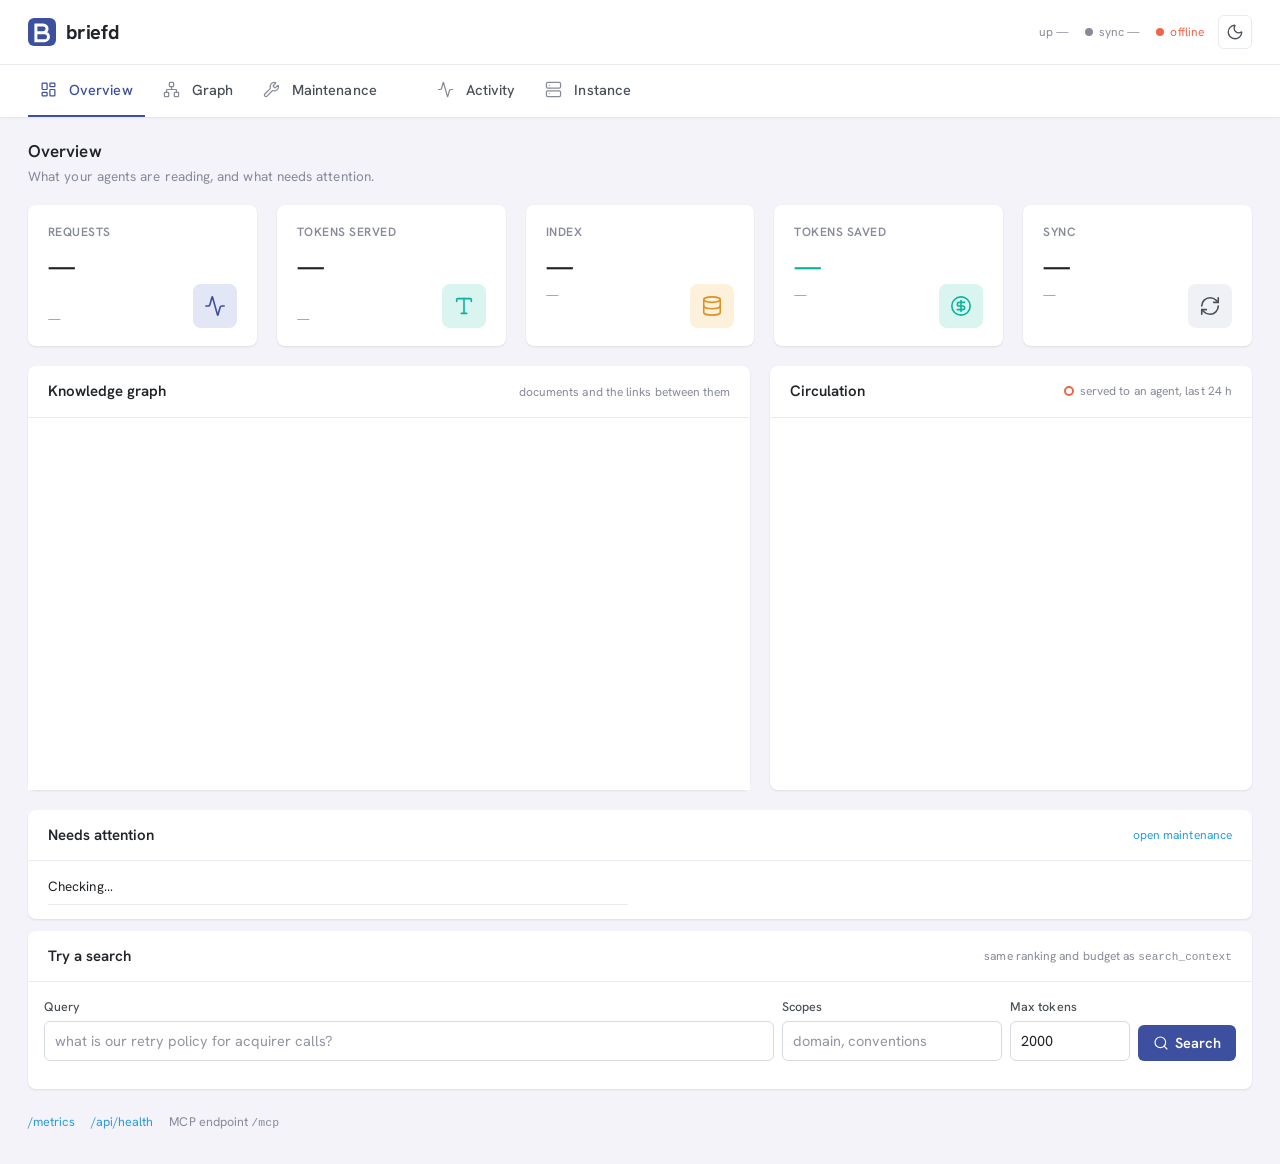
==== internal/httpapi/dashboard/index.html @ 11db1ab0 "feat: live Confluence Cloud search tools (ADR-0009) confluence_search and confluence_page, registere" ====
<!doctype html>
<html lang="en">
<head>
<meta charset="utf-8">
<meta name="viewport" content="width=device-width, initial-scale=1">
<title>briefd</title>
<meta name="description" content="briefd status dashboard: requests, tokens served, index contents and sync state.">
<meta name="color-scheme" content="dark light">
<link rel="icon" href="data:image/svg+xml,<svg xmlns='http://www.w3.org/2000/svg' viewBox='0 0 16 16'><rect width='16' height='16' rx='3' fill='%233d4f9f'/><path d='M4.5 4h4.2a2.2 2.2 0 0 1 0 4.4H4.5zM4.5 8.4h4.9a2.3 2.3 0 0 1 0 4.6H4.5z' fill='none' stroke='%23f9fafb' stroke-width='1.7'/></svg>">
<style>
  /* Palette: archive paper and ink; the one accent is the circulation
     stamp, reserved for documents that were just handed to an agent. */
  :root {
    --bg: #e9edf1; --panel: #f9fafb; --panel-2: #f1f4f7; --line: #cfd6de; --line-strong: #b4bec9;
    --text: #17202b; --text-2: #394453; --muted: #5d6876;
    --accent: #17202b; --accent-2: #3d6fb6; --accent-soft: #dde6f3; --on-accent: #f9fafb;
    --stamp: #b3283c; --stamp-soft: #f6dde1;
    --info: #2b5bb5; --warn: #9a5b00; --warn-soft: #f7e7c9; --err: #b3283c; --err-soft: #f6dde1; --ok: #25704f; --ok-soft: #d9ece2;
    --chip: #e1e6ec; --ring: #2b5bb5;
    --sc-domain: #3b6fd8; --sc-conventions: #2f8f72; --sc-projects: #b8812a;
    --shadow: none;
    --mono: ui-monospace, "SF Mono", SFMono-Regular, Menlo, Consolas, monospace;
    --sans: system-ui, -apple-system, "Segoe UI", Roboto, sans-serif;
    --s1: 4px; --s2: 8px; --s3: 12px; --s4: 16px; --s5: 24px; --s6: 32px;
    --r: 4px; --r-sm: 3px;
  }
  @media (prefers-color-scheme: dark) {
    :root:not([data-theme="light"]) {
      --bg: #0f1318; --panel: #161b22; --panel-2: #1b2129; --line: #28303a; --line-strong: #37414d;
      --text: #e6eaf0; --text-2: #c2cad4; --muted: #8d99a7;
      --accent: #e6eaf0; --accent-2: #7ea6e0; --accent-soft: #1f2a3a; --on-accent: #0f1318;
      --stamp: #f0607a; --stamp-soft: #3a1820;
      --info: #8fb2e8; --warn: #e3a64a; --warn-soft: #33260f; --err: #f0607a; --err-soft: #3a1820; --ok: #5cc596; --ok-soft: #15291f;
      --chip: #212831; --ring: #8fb2e8;
      --sc-domain: #6f98ea; --sc-conventions: #4fbf98; --sc-projects: #dba54e;
    }
  }
  :root[data-theme="dark"] {
    --bg: #0f1318; --panel: #161b22; --panel-2: #1b2129; --line: #28303a; --line-strong: #37414d;
    --text: #e6eaf0; --text-2: #c2cad4; --muted: #8d99a7;
    --accent: #e6eaf0; --accent-2: #7ea6e0; --accent-soft: #1f2a3a; --on-accent: #0f1318;
    --stamp: #f0607a; --stamp-soft: #3a1820;
    --info: #8fb2e8; --warn: #e3a64a; --warn-soft: #33260f; --err: #f0607a; --err-soft: #3a1820; --ok: #5cc596; --ok-soft: #15291f;
    --chip: #212831; --ring: #8fb2e8;
    --sc-domain: #6f98ea; --sc-conventions: #4fbf98; --sc-projects: #dba54e;
  }

  * { box-sizing: border-box; }
  html { -webkit-text-size-adjust: 100%; }
  body { margin: 0; background: var(--bg); color: var(--text); font: 15px/1.5 var(--sans); }
  a { color: var(--info); text-decoration: none; }
  a:hover { text-decoration: underline; }
  code, .mono { font-family: var(--mono); font-size: .92em; }
  :focus-visible { outline: 2px solid var(--ring); outline-offset: 2px; border-radius: var(--r-sm); }
  button, input, select { font: inherit; }
  .sr-only { position: absolute; width: 1px; height: 1px; padding: 0; margin: -1px; overflow: hidden; clip: rect(0,0,0,0); white-space: nowrap; border: 0; }

  main { max-width: 1280px; margin: 0 auto; padding: var(--s4) var(--s4) var(--s6); }

  /* Header */
  header { display: flex; align-items: center; gap: var(--s3); flex-wrap: wrap; margin-bottom: var(--s4); }
  .brand { display: flex; align-items: center; gap: var(--s2); }
  .brand svg { width: 28px; height: 28px; flex: none; }
  .brand h1 { font-size: 18px; font-weight: 600; margin: 0; letter-spacing: -0.01em; }
  .brand .ver { color: var(--muted); font-family: var(--mono); font-size: 12px; margin-left: var(--s1); }
  .status { display: flex; align-items: center; gap: var(--s2); flex-wrap: wrap; margin-left: auto; }
  .pill { display: inline-flex; align-items: center; gap: 6px; padding: 3px 10px; min-height: 26px; border-radius: 999px; background: var(--chip); color: var(--text-2); font-size: 12.5px; font-family: var(--mono); white-space: nowrap; }
  .pill .dot { width: 8px; height: 8px; border-radius: 50%; background: var(--muted); flex: none; }
  .pill.ok { color: var(--ok); } .pill.ok .dot { background: var(--ok); }
  .pill.warn { color: var(--warn); } .pill.warn .dot { background: var(--warn); }
  .pill.err { color: var(--err); } .pill.err .dot { background: var(--err); }
  .pill.ok .dot.live { animation: pulse 2s ease-in-out infinite; }
  @keyframes pulse { 0%, 100% { box-shadow: 0 0 0 0 color-mix(in srgb, var(--ok) 45%, transparent); } 50% { box-shadow: 0 0 0 5px transparent; } }
  .iconbtn { display: inline-flex; align-items: center; justify-content: center; width: 36px; height: 36px; border-radius: var(--r-sm); border: 1px solid var(--line); background: var(--panel); color: var(--text-2); cursor: pointer; transition: background .15s, border-color .15s; }
  .iconbtn:hover { background: var(--chip); border-color: var(--line-strong); }
  .iconbtn svg { width: 18px; height: 18px; }

  /* Panels */
  .panel { background: var(--panel); border: 1px solid var(--line); border-radius: var(--r); box-shadow: var(--shadow); min-width: 0; }
  .panel > .head { display: flex; align-items: center; gap: var(--s2); padding: var(--s3) var(--s4) 0; }
  .panel h2 { font-size: 12.5px; font-weight: 600; letter-spacing: .05em; text-transform: uppercase; color: var(--muted); margin: 0; }
  .panel > .head .hint { margin-left: auto; color: var(--muted); font-size: 12.5px; }
  @media (max-width: 719px) { .panel > .head .hint { display: none; } }
  .panel > .body { padding: var(--s3) var(--s4) var(--s4); }
  .panel > .body.flush { padding: var(--s2) 0 0; }

  /* Auth / notices */
  .notice { display: none; margin-bottom: var(--s4); border-left: 3px solid var(--warn); }
  .notice.show { display: block; }
  .notice form { display: flex; gap: var(--s2); flex-wrap: wrap; align-items: end; }
  .notice .field { flex: 1 1 260px; }
  .notice .msg { color: var(--err); font-size: 13px; min-height: 1.2em; margin-top: var(--s2); }
  label { display: block; font-size: 12.5px; color: var(--text-2); margin-bottom: 4px; font-weight: 500; }
  input[type=text], input[type=password], input[type=number], input[type=search] {
    width: 100%; min-height: 40px; padding: 8px 10px; color: var(--text); background: var(--panel-2);
    border: 1px solid var(--line-strong); border-radius: var(--r-sm); transition: border-color .15s;
  }
  input:hover { border-color: var(--muted); }
  input::placeholder { color: var(--muted); opacity: .9; }
  .btn { display: inline-flex; align-items: center; gap: 6px; min-height: 40px; padding: 8px 16px; border-radius: var(--r-sm); border: 1px solid transparent; background: var(--accent); color: var(--on-accent); font-weight: 600; cursor: pointer; transition: filter .15s, background .15s; white-space: nowrap; }
  .btn:hover { filter: brightness(1.06); }
  .btn.ghost { background: transparent; border-color: var(--line-strong); color: var(--text-2); font-weight: 500; }
  .btn.ghost:hover { background: var(--chip); }

  /* Tiles */
  .tiles { display: grid; grid-template-columns: repeat(2, minmax(0, 1fr)); gap: var(--s3); margin-bottom: var(--s3); }
  @media (min-width: 720px) { .tiles { grid-template-columns: repeat(3, minmax(0, 1fr)); } }
  @media (min-width: 1100px) { .tiles { grid-template-columns: repeat(7, minmax(0, 1fr)); } }
  .tile { padding: var(--s3) var(--s4); display: flex; flex-direction: column; gap: 2px; min-height: 104px; }
  .tile .label { display: flex; align-items: center; gap: 6px; font-size: 12px; font-weight: 600; letter-spacing: .05em; text-transform: uppercase; color: var(--muted); }
  .tile .label svg { width: 14px; height: 14px; }
  .tile .value { font-family: var(--mono); font-size: 26px; line-height: 1.15; font-weight: 500; font-variant-numeric: tabular-nums; margin-top: 4px; letter-spacing: -0.01em; }
  .tile .value small { font-size: 13px; color: var(--muted); font-weight: 400; margin-left: 4px; }
  .tile .sub { font-size: 12.5px; color: var(--muted); font-family: var(--mono); font-variant-numeric: tabular-nums; display: flex; align-items: center; gap: 6px; margin-top: auto; }
  .tile .sub .up { color: var(--ok); }
  .tile svg.spark { width: 100%; height: 28px; margin-top: 6px; overflow: visible; }
  .spark .line { fill: none; stroke: var(--accent-2); stroke-width: 1.5; stroke-linejoin: round; stroke-linecap: round; }
  .spark .area { fill: var(--accent-2); opacity: .12; }
  .spark .flat { stroke: var(--line-strong); }

  /* Grids */
  .grid { display: grid; grid-template-columns: minmax(0, 1fr); gap: var(--s3); margin-bottom: var(--s3); }
  @media (min-width: 960px) { .grid.split { grid-template-columns: minmax(0, 3fr) minmax(0, 2fr); } }

  /* Tables */
  .wrap { overflow-x: auto; -webkit-overflow-scrolling: touch; }
  table { width: 100%; border-collapse: collapse; font-size: 13.5px; }
  th, td { text-align: left; padding: 8px 12px; border-bottom: 1px solid var(--line); vertical-align: middle; }
  th { color: var(--muted); font-weight: 600; font-size: 12px; letter-spacing: .03em; white-space: nowrap; position: sticky; top: 0; background: var(--panel); }
  th.sortable { cursor: pointer; user-select: none; }
  th.sortable:hover { color: var(--text); }
  th.sorted::after { content: " ▾"; font-size: 10px; }
  th.sorted.asc::after { content: " ▴"; }
  tbody tr:hover td { background: var(--panel-2); }
  tbody tr:last-child td { border-bottom: none; }
  .num { text-align: right; font-family: var(--mono); font-variant-numeric: tabular-nums; white-space: nowrap; }
  td.dim { color: var(--muted); }
  td.err-n { color: var(--err); font-weight: 600; }
  .q { max-width: 380px; overflow: hidden; text-overflow: ellipsis; white-space: nowrap; }
  .q.narrow { max-width: 280px; }
  tr.clickable { cursor: pointer; }
  .bar { position: relative; height: 6px; background: var(--chip); border-radius: 999px; overflow: hidden; min-width: 80px; }
  .bar > i { position: absolute; inset: 0 auto 0 0; background: var(--accent-2); border-radius: 999px; transition: width .3s ease; }
  .scope-cell { display: grid; grid-template-columns: minmax(0, 1fr); gap: 4px; }
  .badge { display: inline-flex; align-items: center; gap: 4px; padding: 1px 8px; border-radius: 999px; font-size: 12px; font-family: var(--mono); }
  .badge.ok { background: var(--ok-soft); color: var(--ok); }
  .badge.err { background: var(--err-soft); color: var(--err); }
  .badge.warn { background: var(--warn-soft); color: var(--warn); }
  .tabs { display: flex; gap: 4px; padding: 3px; border-radius: 999px; background: var(--chip); }
  .tab { padding: 4px 14px; border-radius: 999px; font-size: 13px; font-weight: 600; color: var(--text-2); text-decoration: none; }
  .tab.active { background: var(--panel); color: var(--text); box-shadow: 0 1px 2px rgba(0,0,0,.08); }
  #view-graph .toolbar { display: flex; flex-wrap: wrap; align-items: center; gap: var(--s2); padding: var(--s2) var(--s3); border-bottom: 1px solid var(--line); }
  #view-graph .toolbar input[type=search] { flex: 1 1 200px; min-width: 160px; padding: 6px 10px; border: 1px solid var(--line); border-radius: var(--r-sm); background: var(--panel-2); color: var(--text); font: 13.5px var(--sans); }
  .chip-toggle { display: inline-flex; align-items: center; gap: 6px; padding: 4px 10px; border-radius: 999px; border: 1px solid var(--line); background: var(--panel); color: var(--text-2); font-size: 12.5px; cursor: pointer; user-select: none; }
  .chip-toggle .sw { width: 9px; height: 9px; border-radius: 50%; }
  .chip-toggle.off { opacity: .45; }
  .gwrap { display: grid; grid-template-columns: minmax(0, 1fr); }
  @media (min-width: 960px) { .gwrap { grid-template-columns: minmax(0, 1fr) 320px; } }
  #bigGraph { display: block; width: 100%; height: calc(100vh - 230px); min-height: 420px; background: var(--panel); cursor: grab; touch-action: none; }
  #bigGraph.dragging { cursor: grabbing; }
  #bigGraph line { stroke: var(--line-strong); stroke-width: 1; }
  #bigGraph circle { cursor: pointer; stroke: var(--panel); stroke-width: 1.5; }
  #bigGraph text { font: 11px var(--sans); fill: var(--text-2); pointer-events: none; }
  #bigGraph.focus line { stroke-opacity: .12; } #bigGraph.focus circle { opacity: .18; } #bigGraph.focus text { opacity: .18; }
  #bigGraph.focus line.hl { stroke: var(--accent); stroke-opacity: 1; stroke-width: 1.6; }
  #bigGraph.focus circle.hl, #bigGraph.focus text.hl { opacity: 1; }
  #bigGraph circle.sel { stroke: var(--text); stroke-width: 2.5; }
  .gdetails { border-left: 1px solid var(--line); padding: var(--s3); font-size: 13.5px; overflow: auto; max-height: calc(100vh - 230px); }
  @media (max-width: 959px) { .gdetails { border-left: 0; border-top: 1px solid var(--line); max-height: none; } }
  .gdetails h3 { margin: 0 0 4px; font-size: 15px; } .gdetails .path { font-family: var(--mono); font-size: 12px; color: var(--muted); overflow-wrap: anywhere; }
  .gdetails h4 { margin: var(--s3) 0 4px; font-size: 12px; text-transform: uppercase; letter-spacing: .04em; color: var(--muted); }
  .gdetails ul { margin: 0; padding: 0; list-style: none; } .gdetails li { padding: 3px 0; font-family: var(--mono); font-size: 12px; }
  .gdetails li a { color: var(--info); text-decoration: none; cursor: pointer; }
  #graph { display: block; background: var(--panel); }
  #graph line { stroke: var(--line-strong); stroke-width: 1; }
  #graph circle { cursor: pointer; stroke: var(--panel); stroke-width: 1.5; }
  #graph text { font: 10px var(--sans); fill: var(--muted); pointer-events: none; }
  #graph .empty-note { font: 13px var(--sans); fill: var(--muted); }
  .badge svg { width: 12px; height: 12px; }

  /* ---- Console restyle ---- */
  body { font-size: 14.5px; }
  main { max-width: 1320px; padding-top: var(--s5); }
  header { margin-bottom: var(--s4); align-items: center; padding-bottom: var(--s3); border-bottom: 2px solid var(--text); }
  .brand svg { width: 22px; height: 22px; align-self: center; }
  .brand h1 { font-size: 17px; font-weight: 650; letter-spacing: -.01em; }
  .pill { background: transparent; padding: 0 2px; min-height: 0; font-size: 12px; color: var(--muted); }
  .iconbtn { width: 30px; height: 30px; border-color: var(--line); background: transparent; }
  .ident { display: flex; flex-wrap: wrap; align-items: baseline; gap: 4px 14px; margin: 0 0 var(--s4); padding-bottom: var(--s3); border-bottom: 2px solid var(--text); }
  .ident .repo { font-size: 26px; font-weight: 700; letter-spacing: -.02em; line-height: 1.1; }
  .ident .meta { font-family: var(--mono); font-size: 12.5px; color: var(--text-2); }
  .ident .meta b { font-weight: 600; color: var(--text); }
  .ident .meta .sep { color: var(--line-strong); margin: 0 6px; }
  .panel { border-radius: var(--r); box-shadow: none; }
  .panel h2 { font-size: 14px; font-weight: 650; letter-spacing: 0; text-transform: none; color: var(--text); }
  .panel > .head { padding: var(--s3) var(--s4) var(--s1); }
  .panel > .head .hint { font-size: 12px; }
  th { font-size: 11.5px; letter-spacing: 0; text-transform: none; font-weight: 600; background: var(--panel); }
  td { padding: 7px 12px; }
  .btn { background: var(--accent); color: var(--on-accent); border-radius: var(--r-sm); min-height: 34px; padding: 6px 14px; font-weight: 600; }
  .tabs { background: transparent; padding: 0; gap: 18px; margin-left: var(--s4); }
  .tab { padding: 2px 0; border-radius: 0; font-weight: 600; color: var(--muted); border-bottom: 2px solid transparent; }
  .tab.active { background: transparent; box-shadow: none; color: var(--text); border-bottom-color: var(--stamp); }
  .tab:hover { text-decoration: none; color: var(--text); }
  /* Figures: one strip, hairline dividers, no icons or boxes */
  .tiles { gap: 0; background: var(--panel); border: 1px solid var(--line); border-radius: var(--r); margin-bottom: var(--s4); overflow: hidden; }
  .tiles .tile { border: 0; border-radius: 0; background: transparent; border-right: 1px solid var(--line); border-bottom: 1px solid var(--line); margin: 0 -1px -1px 0; min-height: 92px; padding: var(--s3) var(--s4); }
  .tile .label { text-transform: none; letter-spacing: 0; font-size: 12px; font-weight: 500; color: var(--muted); order: 2; }
  .tile .label svg { display: none; }
  .tile .value { order: 1; margin-top: 0; font-family: var(--sans); font-weight: 650; font-size: 25px; letter-spacing: -.02em; }
  .tile .value.green { color: var(--ok); }
  .tile svg.spark { order: 3; height: 18px; margin-top: 4px; }
  .tile .sub { order: 4; font-size: 11.5px; margin-top: 2px; }
  .spark .line { stroke: var(--accent-2); stroke-width: 1.25; }
  .spark .area { fill: var(--accent-2); opacity: .08; }
  .bar { height: 4px; } .bar > i { background: var(--accent-2); }
  .badge { border-radius: var(--r-sm); font-size: 11.5px; }
  /* Circulation: documents recently handed to agents */
  .circ { list-style: none; margin: 0; padding: 0 var(--s4) var(--s3); }
  .circ li { display: grid; grid-template-columns: 62px minmax(0, 1fr) auto; gap: 10px; align-items: baseline; padding: 6px 0; border-bottom: 1px dashed var(--line); font-size: 13px; }
  .circ li:last-child { border-bottom: 0; }
  .circ .when { font-family: var(--mono); font-size: 11.5px; color: var(--stamp); font-weight: 600; font-variant-numeric: tabular-nums; }
  .circ .when.old { color: var(--muted); font-weight: 400; }
  .circ .doc { font-family: var(--mono); font-size: 12px; overflow: hidden; text-overflow: ellipsis; white-space: nowrap; cursor: pointer; }
  .circ .via { font-size: 11.5px; color: var(--muted); white-space: nowrap; }
  #graph circle.stamp, #bigGraph circle.stamp { fill: none; stroke: var(--stamp); stroke-width: 1.75; pointer-events: none; opacity: 1; }
  .brand .ver { display: none; }
  #bigGraph.focus circle.stamp { opacity: .15; } #bigGraph.focus circle.stamp.hl { opacity: 1; }
  .legend { display: inline-flex; align-items: center; gap: 6px; font-size: 12px; color: var(--muted); }
  .legend i { width: 10px; height: 10px; border-radius: 50%; border: 2px solid var(--stamp); display: inline-block; }
  /* Instance */
  .inst { display: grid; grid-template-columns: minmax(0, 1fr); gap: var(--s4); }
  @media (min-width: 900px) { .inst { grid-template-columns: repeat(2, minmax(0, 1fr)); } }
  .inst dl { display: grid; grid-template-columns: minmax(130px, 38%) minmax(0, 1fr); margin: 0; padding: var(--s1) var(--s4) var(--s3); }
  .inst dt { color: var(--muted); font-size: 12.5px; padding: 6px 0; border-bottom: 1px solid var(--line); }
  .inst dd { margin: 0; padding: 6px 0; border-bottom: 1px solid var(--line); font-family: var(--mono); font-size: 12.5px; overflow-wrap: anywhere; }
  .inst dl > :nth-last-child(-n+2) { border-bottom: 0; }
  .yes { color: var(--ok); } .no { color: var(--muted); }
  .tile .sub { font-size: 12px; }
  #graph text { font-size: 11px; }
  #bigGraph line, #graph line { stroke-opacity: .6; }
  circle.node:focus { outline: none; }
  circle.node:focus-visible { stroke: var(--ring); stroke-width: 3; }
  .zoom { display: inline-flex; border: 1px solid var(--line); border-radius: var(--r-sm); overflow: hidden; }
  .zoom button { min-width: 34px; min-height: 34px; border: 0; border-right: 1px solid var(--line); background: var(--panel); color: var(--text); font: 600 15px var(--sans); cursor: pointer; }
  .zoom button:last-child { border-right: 0; }
  .zoom button:hover { background: var(--chip); }
  .chip-toggle { min-height: 32px; }
  .chip-toggle[aria-pressed="false"] { opacity: .45; text-decoration: line-through; }
  .iconbtn { width: 34px; height: 34px; }
  @media (pointer: coarse) { .tab, .chip-toggle, .zoom button, .iconbtn, .btn { min-height: 44px; min-width: 44px; } .circ li { min-height: 44px; } }
  .gstatus { font-size: 12px; color: var(--muted); }
  .tiles { grid-template-columns: repeat(2, minmax(0, 1fr)); }
  @media (min-width: 720px) { .tiles { grid-template-columns: repeat(3, minmax(0, 1fr)); } }
  @media (min-width: 1100px) { .tiles { grid-template-columns: repeat(5, minmax(0, 1fr)); } .tiles.tiles-2 { grid-template-columns: repeat(2, minmax(0, 1fr)); } }
  .lede { margin: 0 0 var(--s3); color: var(--text-2); font-size: 13.5px; }
  .tab .count { display: inline-block; min-width: 18px; padding: 0 5px; margin-left: 4px; border-radius: 9px; background: var(--stamp); color: #fff; font-size: 11px; line-height: 18px; text-align: center; font-weight: 700; }
  .attention { margin-bottom: var(--s3); }
  .att { list-style: none; margin: 0; padding: 0 var(--s4) var(--s3); display: grid; grid-template-columns: minmax(0, 1fr); gap: 0 var(--s5); }
  @media (min-width: 900px) { .att { grid-template-columns: repeat(2, minmax(0, 1fr)); } }
  .att li { display: flex; gap: 10px; align-items: baseline; padding: 7px 0; border-bottom: 1px solid var(--line); font-size: 13.5px; }
  .att li b { font-family: var(--mono); font-variant-numeric: tabular-nums; min-width: 2.5ch; text-align: right; }
  .att li.hot b { color: var(--stamp); }
  .att li a { margin-left: auto; font-size: 12.5px; white-space: nowrap; }
  .att li.ok { color: var(--muted); }
  .actions { display: flex; align-items: center; gap: 12px; margin: 0 0 16px; flex-wrap: wrap; }
  .actions .btn { margin-left: auto; }
  .btn.ghost { background: var(--panel); color: var(--text); border: 1px solid var(--line-strong); font-weight: 500; }
  .btn.ghost:hover { background: var(--chip); }
  .btn.small { min-height: 28px; padding: 2px 10px; font-size: 12.5px; margin-left: 10px; }
  .linkbtn { margin-left: 8px; padding: 0 6px; border: 1px solid var(--line-strong); border-radius: 4px; background: var(--panel); color: var(--muted); font: 12px var(--sans); cursor: pointer; }
  .linkbtn:hover { color: var(--text); background: var(--chip); }
  .acts { display: inline-flex; gap: 8px; flex-wrap: wrap; }
  .acts .btn { min-height: 32px; padding: 4px 12px; font-family: var(--sans); font-size: 13px; }
  .msg { color: var(--muted); font-size: 12.5px; }
  #syncMsg { display: block; margin-top: 6px; font-family: var(--sans); }
  @media (prefers-reduced-motion: reduce) { * { transition: none !important; animation: none !important; } }

  /* Empty states */
  .empty { padding: var(--s4); color: var(--muted); font-size: 13.5px; }
  .empty strong { color: var(--text-2); font-weight: 600; }
  .empty pre { margin: var(--s2) 0 0; padding: var(--s3); background: var(--panel-2); border: 1px solid var(--line); border-radius: var(--r-sm); font-family: var(--mono); font-size: 12.5px; white-space: pre-wrap; overflow-wrap: anywhere; color: var(--text); }

  /* Search */
  form.search { display: grid; grid-template-columns: minmax(0, 1fr); gap: var(--s2); align-items: end; }
  @media (min-width: 720px) { form.search { grid-template-columns: minmax(0, 1fr) 220px 120px auto; } }
  .results { margin-top: var(--s3); }
  .budget { display: flex; align-items: center; gap: var(--s2); font-size: 12.5px; color: var(--muted); font-family: var(--mono); margin-bottom: var(--s2); }
  .budget .bar { flex: 1; }
  details.result { border-top: 1px solid var(--line); }
  details.result:first-of-type { border-top: none; }
  details.result summary { list-style: none; cursor: pointer; display: grid; grid-template-columns: 24px minmax(0, 1fr) auto; gap: var(--s2); align-items: center; padding: 10px 4px; }
  details.result summary::-webkit-details-marker { display: none; }
  details.result summary:hover { background: var(--panel-2); }
  details.result summary .n { font-family: var(--mono); color: var(--muted); font-size: 12px; text-align: right; }
  details.result summary .h { font-weight: 600; overflow: hidden; text-overflow: ellipsis; white-space: nowrap; }
  details.result summary .p { font-family: var(--mono); font-size: 12px; color: var(--muted); overflow: hidden; text-overflow: ellipsis; white-space: nowrap; }
  details.result summary .meta { font-family: var(--mono); font-size: 12px; color: var(--muted); white-space: nowrap; }
  details.result pre { margin: 0 4px 10px 32px; padding: var(--s3); background: var(--panel-2); border: 1px solid var(--line); border-radius: var(--r-sm); white-space: pre-wrap; overflow-wrap: anywhere; font-family: var(--mono); font-size: 12.5px; line-height: 1.5; }

  footer { display: flex; flex-wrap: wrap; gap: var(--s2) var(--s4); color: var(--muted); font-size: 12.5px; margin-top: var(--s5); }

  @media (prefers-reduced-motion: reduce) {
    *, *::before, *::after { animation: none !important; transition: none !important; }
  }

  /* ---- Product skin: sidebar shell, white cards, soft icon badges ---- */
  :root, :root[data-theme="light"] {
    --bg: #f3f4f8; --panel: #ffffff; --panel-2: #f8f9fb; --line: #e9ebf0; --line-strong: #d7dbe3;
    --text: #212529; --text-2: #495057; --muted: #878a99;
    --accent: #3d4f9f; --accent-2: #5468c2; --accent-soft: #e2e6f5; --on-accent: #ffffff;
    --ok: #0ab39c; --ok-soft: #daf4f0; --warn: #d9942a; --warn-soft: #fdf1dc; --err: #f06548; --err-soft: #fde8e4; --info: #299cdb;
    --stamp: #f06548; --stamp-soft: #fde8e4; --chip: #eff1f5; --ring: #3d4f9f;
    --sc-domain: #4b6cd6; --sc-conventions: #0ab39c; --sc-projects: #e0a13a;
    --side: #2a3462; --side-2: #333e72; --side-text: #abb3d6; --side-active: #ffffff;
    --r: 8px; --r-sm: 6px;
  }
  @media (prefers-color-scheme: dark) { :root:not([data-theme="light"]) {
    --bg: #1a1d21; --panel: #212529; --panel-2: #262a2f; --line: #2d3238; --line-strong: #393f46;
    --text: #ced4da; --text-2: #adb5bd; --muted: #878a99; --accent: #7d8fe0; --accent-2: #7d8fe0; --accent-soft: #2a3150; --on-accent: #10131a;
    --ok: #2fcbb4; --err: #f5826b; --stamp: #f5826b; --chip: #2a2f35; --ring: #7d8fe0;
    --side: #1f2238; --side-2: #282c48; --side-text: #9aa1c4;
  } }
  :root[data-theme="dark"] {
    --bg: #1a1d21; --panel: #212529; --panel-2: #262a2f; --line: #2d3238; --line-strong: #393f46;
    --text: #ced4da; --text-2: #adb5bd; --muted: #878a99; --accent: #7d8fe0; --accent-2: #7d8fe0; --accent-soft: #2a3150; --on-accent: #10131a;
    --ok: #2fcbb4; --err: #f5826b; --stamp: #f5826b; --chip: #2a2f35; --ring: #7d8fe0;
    --side: #1f2238; --side-2: #282c48; --side-text: #9aa1c4;
  }
  body { font-size: 14.5px; }
  .shell { display: grid; grid-template-columns: 240px minmax(0, 1fr); min-height: 100vh; }
  .side { position: sticky; top: 0; height: 100vh; background: var(--side); color: var(--side-text); display: flex; flex-direction: column; padding: 18px 12px; }
  .side .brand { display: flex; align-items: center; gap: 10px; padding: 4px 10px 20px; }
  .side .brand svg { width: 28px; height: 28px; }
  .side .brand .name { color: #fff; font-size: 19px; font-weight: 700; letter-spacing: -.01em; }
  .side .brand .ver { display: inline; color: var(--side-text); font-family: var(--mono); font-size: 11px; margin-left: auto; }
  .navlabel { font-size: 11px; font-weight: 600; letter-spacing: .08em; text-transform: uppercase; color: var(--side-text); opacity: .7; padding: 0 10px 8px; }
  .sidenav { display: flex; flex-direction: column; gap: 2px; margin: 0; background: none; padding: 0; }
  .sidenav .tab { display: flex; align-items: center; gap: 12px; padding: 10px 12px; border-radius: 6px; border: 0; color: var(--side-text); font-weight: 500; font-size: 14.5px; min-height: 42px; }
  .sidenav .tab svg { width: 18px; height: 18px; flex: none; }
  .sidenav .tab:hover { color: #fff; background: var(--side-2); text-decoration: none; }
  .sidenav .tab.active { color: var(--side-active); background: var(--side-2); border: 0; }
  .sidenav .tab .count { margin-left: auto; background: var(--err); }
  .sidefoot { margin-top: auto; display: flex; flex-direction: column; gap: 6px; padding: 12px 10px 0; border-top: 1px solid var(--side-2); }
  .sidefoot a { color: var(--side-text); font-size: 12.5px; }
  main { max-width: none; margin: 0; padding: 0 28px 32px; min-width: 0; }
  .topbar { display: flex; align-items: center; gap: 16px; flex-wrap: wrap; margin: 0 -28px 24px; padding: 18px 28px; background: var(--panel); border-bottom: 1px solid var(--line); box-shadow: 0 1px 2px rgba(56,65,74,.06); }
  .topbar .titles { margin-right: auto; }
  .topbar h1 { margin: 0; font-size: 18px; font-weight: 650; }
  .topbar p { margin: 2px 0 0; color: var(--muted); font-size: 13.5px; }
  header.topbar { border-bottom: 1px solid var(--line); }
  .panel { background: var(--panel); border: 0; border-radius: var(--r); box-shadow: 0 1px 2px rgba(56,65,74,.12); }
  .panel > .head { padding: 14px 20px; border-bottom: 1px solid var(--line); margin-bottom: 4px; }
  .panel h2 { font-size: 15px; font-weight: 600; color: var(--text); text-transform: none; letter-spacing: 0; font-family: var(--sans); }
  .grid { gap: 20px; margin-bottom: 20px; }
  td, th { padding: 10px 20px; }
  th { background: var(--panel-2); color: var(--muted); font-weight: 600; }
  .circ, .att { padding: 4px 20px 14px; }
  .circ .doc, .circ .when { font-family: var(--sans); }
  .att li b { font-family: var(--sans); }
  /* KPI cards with a soft icon badge */
  .tiles { gap: 20px; background: transparent; border: 0; overflow: visible; margin-bottom: 20px; }
  .tiles .tile { position: relative; background: var(--panel); border: 0; border-radius: var(--r); margin: 0; min-height: 118px; padding: 18px 20px; box-shadow: 0 1px 2px rgba(56,65,74,.12); }
  .tile .label { order: 0; text-transform: uppercase; letter-spacing: .04em; font-size: 12px; font-weight: 600; color: var(--muted); padding-right: 52px; }
  .tile .label svg { display: block; position: absolute; right: 20px; bottom: 18px; width: 44px; height: 44px; padding: 11px; border-radius: 8px; background: var(--accent-soft); color: var(--accent); }
  .tiles .tile:nth-child(2) .label svg { background: var(--ok-soft); color: var(--ok); }
  .tiles .tile:nth-child(3) .label svg { background: var(--warn-soft); color: var(--warn); }
  .tiles .tile:nth-child(4) .label svg { background: var(--ok-soft); color: var(--ok); }
  .tiles .tile:nth-child(5) .label svg { background: var(--chip); color: var(--text-2); }
  .tile .value { order: 1; margin-top: 10px; font-family: var(--sans); font-size: 26px; font-weight: 650; color: var(--text); padding-right: 56px; }
  .tile .value.green { color: var(--ok); }
  .tile svg.spark { order: 2; width: calc(100% - 60px); }
  .tile .sub { order: 3; font-family: var(--sans); color: var(--muted); padding-right: 56px; }
  .btn { background: var(--accent); color: var(--on-accent); border-radius: var(--r-sm); }
  input[type=text], input[type=password], input[type=number], input[type=search] { border-color: var(--line-strong); background: var(--panel); border-radius: var(--r-sm); }
  .pill { font-family: var(--sans); }
  .sidefoot .ver { display: block; font-family: var(--mono); font-size: 11px; color: var(--side-text); opacity: .75; overflow-wrap: anywhere; }
  th.num { font-family: var(--sans); }
  #view-maintenance .grid.split { grid-template-columns: minmax(0, 1fr); }
  @media (min-width: 1200px) { #view-maintenance .grid.split { grid-template-columns: repeat(2, minmax(0, 1fr)); } }
  #view-maintenance .q.narrow { max-width: 240px; }
  @media (max-width: 560px) { .tile .label svg { display: none; } .tile .label, .tile .value, .tile .sub { padding-right: 0; } .tile svg.spark { width: 100%; } .tiles .tile { min-height: 0; } }
  @media (max-width: 899px) {
    .shell { grid-template-columns: minmax(0, 1fr); }
    .side { position: static; height: auto; padding: 10px 12px; flex-direction: row; flex-wrap: wrap; align-items: center; gap: 6px; }
    .side .brand { padding: 0 8px 0 4px; } .side .brand .ver, .navlabel, .sidefoot { display: none; }
    .sidenav { flex-direction: row; flex-wrap: wrap; } .sidenav .tab { padding: 8px 10px; } .sidenav .tab span:not(.count) { display: none; }
    main { padding: 0 14px 24px; } .topbar { margin: 0 -14px 16px; padding: 14px; }
  }

  /* ---- Top navigation layout (replaces the sidebar) ---- */
  .shell { display: block; }
  .side { position: sticky; top: 0; z-index: 10; height: auto; flex-direction: row; align-items: center; gap: 8px; padding: 0 28px; min-height: 60px; box-shadow: 0 1px 3px rgba(20,24,40,.25); }
  .side .brand { padding: 0 20px 0 0; }
  .sidenav { flex-direction: row; gap: 4px; }
  .sidenav .tab { padding: 8px 14px; min-height: 40px; font-size: 14px; }
  .sidenav .tab.active { background: rgba(255,255,255,.12); }
  .navstatus { margin-left: auto; display: flex; align-items: center; gap: 12px; }
  .navstatus .pill { color: var(--side-text); }
  .navstatus .pill.ok { color: #7ee2c6; } .navstatus .pill.ok .dot { background: #7ee2c6; }
  .navstatus .pill.warn { color: #f7c97a; } .navstatus .pill.err { color: #ff9c86; }
  .navstatus .iconbtn { border-color: rgba(255,255,255,.18); color: #fff; background: transparent; }
  .navstatus .iconbtn:hover { background: rgba(255,255,255,.1); }
  .sidefoot { display: none; }
  #view-graph > .head h2 { display: none; }
  #view-graph > .head .hint { margin-left: 0; }
  @media (max-width: 719px) { #view-graph > .head { display: none; } }
  main { max-width: 1440px; margin: 0 auto; padding: 0 28px 32px; }
  .topbar { background: transparent; border: 0; box-shadow: none; margin: 0 0 8px; padding: 24px 0 12px; }
  .topbar h1 { font-size: 20px; }
  @media (max-width: 899px) {
    .side { padding: 8px 14px; flex-wrap: wrap; }
    .navstatus { margin-left: 0; width: 100%; justify-content: space-between; padding-bottom: 4px; }
    .navstatus #uptime { display: none; }
    .side .brand .name { display: none; } .side .brand { padding-right: 6px; }
    .navstatus { width: auto; margin-left: auto; padding: 0; gap: 8px; } .navstatus #sync { display: none; }
    #bigGraph { height: 62vh; min-height: 340px; }
    main { padding: 0 14px 24px; } .topbar { padding: 16px 0 8px; }
  }

  /* ---- White two-row header on a soft grey page ---- */
  :root, :root[data-theme="light"] { --bg: #f3f3f9; }
  .side { --gutter: max(28px, calc((100vw - 1440px) / 2 + 28px)); position: sticky; top: 0; z-index: 10; background: var(--panel); color: var(--text); flex-wrap: wrap; gap: 0; padding: 0 var(--gutter); min-height: 0; box-shadow: 0 1px 2px rgba(56,65,74,.08); }
  header.side { border-bottom: 0; margin-bottom: 0; padding-bottom: 0; align-items: center; }
  .side .brand { order: 0; padding: 0; min-height: 64px; }
  .side .brand .name { color: var(--text); font-size: 20px; }
  .navstatus { order: 1; margin-left: auto; }
  .navstatus .pill { color: var(--muted); }
  .navstatus .pill.ok { color: var(--ok); } .navstatus .pill.ok .dot { background: var(--ok); }
  .navstatus .pill.warn { color: var(--warn); } .navstatus .pill.err { color: var(--err); }
  .navstatus .iconbtn { border-color: var(--line); color: var(--text-2); background: var(--panel); }
  .navstatus .iconbtn:hover { background: var(--chip); }
  .sidenav { order: 2; width: 100%; gap: 6px; border-top: 1px solid var(--line); margin: 0 calc(-1 * var(--gutter)); padding: 0 var(--gutter); width: calc(100% + 2 * var(--gutter)); }
  .sidenav .tab { color: var(--text-2); padding: 14px 12px; min-height: 0; border-radius: 0; border-bottom: 2px solid transparent; font-weight: 500; }
  .sidenav .tab svg { width: 17px; height: 17px; color: var(--muted); }
  .sidenav .tab:hover { color: var(--accent); background: transparent; }
  .sidenav .tab:hover svg, .sidenav .tab.active svg { color: var(--accent); }
  .sidenav .tab.active { color: var(--accent); background: transparent; border: 0; border-bottom: 2px solid var(--accent); }
  .topbar { padding: 22px 0 10px; }
  .topbar h1 { font-size: 17px; font-weight: 600; }
  @media (max-width: 899px) {
    .side { --gutter: 14px; padding: 0 14px; }
    .side .brand { min-height: 54px; }
    .sidenav .tab { padding: 10px 12px; }
  }

  /* Hanken Grotesk (SIL OFL 1.1, assets/OFL-hanken-grotesk.txt), embedded: no external requests. */
  @font-face { font-family: "Hanken Grotesk"; font-style: normal; font-weight: 100 900; font-display: swap; src: url(assets/hanken-grotesk-latin.woff2) format("woff2"); unicode-range: U+0000-00FF, U+0131, U+0152-0153, U+02BB-02BC, U+02C6, U+02DA, U+02DC, U+0304, U+0308, U+0329, U+2000-206F, U+20AC, U+2122, U+2191, U+2193, U+2212, U+2215, U+FEFF, U+FFFD; }
  @font-face { font-family: "Hanken Grotesk"; font-style: normal; font-weight: 100 900; font-display: swap; src: url(assets/hanken-grotesk-latin-ext.woff2) format("woff2"); unicode-range: U+0100-02BA, U+02BD-02C5, U+02C7-02CC, U+02CE-02D7, U+02DD-02FF, U+0304, U+0308, U+0329, U+1D00-1DBF, U+1E00-1E9F, U+1EF2-1EFF, U+2020, U+20A0-20AB, U+20AD-20C0, U+2113, U+2C60-2C7F, U+A720-A7FF; }
  :root { --sans: "Hanken Grotesk", system-ui, -apple-system, "Segoe UI", Roboto, sans-serif; }
  body { font-size: 14.5px; letter-spacing: .005em; }
  .tile .value { font-weight: 600; letter-spacing: -.01em; }
  .panel h2, .topbar h1 { font-weight: 600; }
  .sidenav .tab { font-weight: 500; font-size: 14.5px; }
  .zoom button { display: inline-flex; align-items: center; justify-content: center; }
</style>
</head>
<body>
<div class="shell">
<header class="side" aria-label="Main">
  <div class="brand">
    <svg viewBox="0 0 16 16" aria-hidden="true"><rect width="16" height="16" rx="3.5" fill="var(--accent)"/><path d="M4.5 4h4.2a2.2 2.2 0 0 1 0 4.4H4.5zM4.5 8.4h4.9a2.3 2.3 0 0 1 0 4.6H4.5z" fill="none" stroke="var(--on-accent)" stroke-width="1.7"/></svg>
    <span class="name">briefd</span>
  </div>
  <nav class="sidenav" aria-label="Views">
    <a class="tab" href="#overview" data-view="overview"><svg viewBox="0 0 24 24" fill="none" stroke="currentColor" stroke-width="1.75" stroke-linecap="round" stroke-linejoin="round" aria-hidden="true"><rect width="7" height="9" x="3" y="3" rx="1" /><rect width="7" height="5" x="14" y="3" rx="1" /><rect width="7" height="9" x="14" y="12" rx="1" /><rect width="7" height="5" x="3" y="16" rx="1" /></svg><span>Overview</span></a>
    <a class="tab" href="#graph" data-view="graph"><svg viewBox="0 0 24 24" fill="none" stroke="currentColor" stroke-width="1.75" stroke-linecap="round" stroke-linejoin="round" aria-hidden="true"><rect x="16" y="16" width="6" height="6" rx="1" /><rect x="2" y="16" width="6" height="6" rx="1" /><rect x="9" y="2" width="6" height="6" rx="1" /><path d="M5 16v-3a1 1 0 0 1 1-1h12a1 1 0 0 1 1 1v3" /><path d="M12 12V8" /></svg><span>Graph</span></a>
    <a class="tab" href="#maintenance" data-view="maintenance"><svg viewBox="0 0 24 24" fill="none" stroke="currentColor" stroke-width="1.75" stroke-linecap="round" stroke-linejoin="round" aria-hidden="true"><path d="M14.7 6.3a1 1 0 0 0 0 1.4l1.6 1.6a1 1 0 0 0 1.4 0l3.106-3.105c.32-.322.863-.22.983.218a6 6 0 0 1-8.259 7.057l-7.91 7.91a1 1 0 0 1-2.999-3l7.91-7.91a6 6 0 0 1 7.057-8.259c.438.12.54.662.219.984z" /></svg><span>Maintenance</span><span class="count" id="attCount" hidden></span></a>
    <a class="tab" href="#activity" data-view="activity"><svg viewBox="0 0 24 24" fill="none" stroke="currentColor" stroke-width="1.75" stroke-linecap="round" stroke-linejoin="round" aria-hidden="true"><path d="M22 12h-2.48a2 2 0 0 0-1.93 1.46l-2.35 8.36a.25.25 0 0 1-.48 0L9.24 2.18a.25.25 0 0 0-.48 0l-2.35 8.36A2 2 0 0 1 4.49 12H2" /></svg><span>Activity</span></a>
    <a class="tab" href="#instance" data-view="instance"><svg viewBox="0 0 24 24" fill="none" stroke="currentColor" stroke-width="1.75" stroke-linecap="round" stroke-linejoin="round" aria-hidden="true"><rect width="20" height="8" x="2" y="2" rx="2" ry="2" /><rect width="20" height="8" x="2" y="14" rx="2" ry="2" /><line x1="6" x2="6.01" y1="6" y2="6" /><line x1="6" x2="6.01" y1="18" y2="18" /></svg><span>Instance</span></a>
  </nav>
  <div class="status navstatus">
      <span class="pill" id="uptime" title="Process uptime">up —</span>
      <span class="pill" id="sync" title="Source synchronisation"><span class="dot"></span><span>sync —</span></span>
      <span class="pill" id="conn" role="status" aria-live="polite" aria-atomic="true"><span class="dot"></span><span>connecting…</span></span>
      <button class="iconbtn" id="theme" type="button" aria-label="Toggle light/dark theme" title="Toggle theme">
        <svg viewBox="0 0 24 24" fill="none" stroke="currentColor" stroke-width="1.75" stroke-linecap="round" stroke-linejoin="round" aria-hidden="true"><path d="M20.985 12.486a9 9 0 1 1-9.473-9.472c.405-.022.617.46.402.803a6 6 0 0 0 8.268 8.268c.344-.215.825-.004.803.401" /></svg>
      </button>
    </div>
  <div class="sidefoot">
    <span class="ver" id="version"></span>
    <a href="/metrics">Prometheus metrics</a>
    <a href="https://github.com/ismailperim/briefd#readme" rel="noopener">Documentation</a>
  </div>
</header>
<main>
  <div class="topbar">
    <div class="titles"><h1 id="pageTitle">Overview</h1><p id="pageSub">What your agents are reading, and what needs attention.</p></div>
  </div>

  <section class="panel notice" id="auth" aria-labelledby="auth-h">
    <div class="body">
      <form id="authForm">
        <div class="field">
          <label for="tokenInput" id="auth-h">Bearer token — this server requires <code>BRIEFD_API_TOKEN</code> to read stats and search</label>
          <input id="tokenInput" name="token" type="password" autocomplete="off" spellcheck="false" placeholder="paste the token">
        </div>
        <button class="btn" type="submit">Connect</button>
      </form>
      <div class="msg" id="authMsg" aria-live="polite"></div>
    </div>
  </section>

  <div id="view-overview">
  <div class="tiles" id="tiles">
    <div class="panel tile">
      <div class="label"><svg viewBox="0 0 24 24" fill="none" stroke="currentColor" stroke-width="1.75" stroke-linecap="round" stroke-linejoin="round" aria-hidden="true"><path d="M22 12h-2.48a2 2 0 0 0-1.93 1.46l-2.35 8.36a.25.25 0 0 1-.48 0L9.24 2.18a.25.25 0 0 0-.48 0l-2.35 8.36A2 2 0 0 1 4.49 12H2" /></svg>Requests</div>
      <div class="value" id="t-req">—</div>
      <svg class="spark" id="s-req" viewBox="0 0 120 28" preserveAspectRatio="none" aria-hidden="true"></svg>
      <div class="sub" id="t-req-sub">—</div>
    </div>
    <div class="panel tile">
      <div class="label"><svg viewBox="0 0 24 24" fill="none" stroke="currentColor" stroke-width="1.75" stroke-linecap="round" stroke-linejoin="round" aria-hidden="true"><path d="M12 4v16" /><path d="M4 7V5a1 1 0 0 1 1-1h14a1 1 0 0 1 1 1v2" /><path d="M9 20h6" /></svg>Tokens served</div>
      <div class="value" id="t-tok">—</div>
      <svg class="spark" id="s-tok" viewBox="0 0 120 28" preserveAspectRatio="none" aria-hidden="true"></svg>
      <div class="sub" id="t-tok-sub">—</div>
    </div>
    <div class="panel tile">
      <div class="label"><svg viewBox="0 0 24 24" fill="none" stroke="currentColor" stroke-width="1.75" stroke-linecap="round" stroke-linejoin="round" aria-hidden="true"><ellipse cx="12" cy="5" rx="9" ry="3" /><path d="M3 5V19A9 3 0 0 0 21 19V5" /><path d="M3 12A9 3 0 0 0 21 12" /></svg>Index</div>
      <div class="value" id="t-docs">—</div>
      <div class="sub" id="t-docs-sub">—</div>
    </div>
    <div class="panel tile" title="Estimate: what every knowledge request would have cost if the whole knowledge base were loaded into the context (index tokens × requests), minus the tokens briefd actually served">
      <div class="label"><svg viewBox="0 0 24 24" fill="none" stroke="currentColor" stroke-width="1.75" stroke-linecap="round" stroke-linejoin="round" aria-hidden="true"><circle cx="12" cy="12" r="10" /><path d="M16 8h-6a2 2 0 1 0 0 4h4a2 2 0 1 1 0 4H8" /><path d="M12 18V6" /></svg>Tokens saved</div>
      <div class="value green" id="t-saved">—</div>
      <div class="sub" id="t-saved-sub">—</div>
    </div>
    <div class="panel tile">
      <div class="label"><svg viewBox="0 0 24 24" fill="none" stroke="currentColor" stroke-width="1.75" stroke-linecap="round" stroke-linejoin="round" aria-hidden="true"><path d="M3 12a9 9 0 0 1 9-9 9.75 9.75 0 0 1 6.74 2.74L21 8" /><path d="M21 3v5h-5" /><path d="M21 12a9 9 0 0 1-9 9 9.75 9.75 0 0 1-6.74-2.74L3 16" /><path d="M8 16H3v5" /></svg>Sync</div>
      <div class="value" id="t-sync">—</div>
      <div class="sub" id="t-sync-sub">—</div>
    </div>
  </div>

  <div class="grid split">
    <section class="panel" aria-labelledby="h-graph">
      <div class="head"><h2 id="h-graph">Knowledge graph</h2><span class="hint" id="graph-hint">documents and the links between them</span></div>
      <div class="body flush">
        <svg id="graph" viewBox="0 0 600 360" width="100%" height="360" role="img" aria-label="Document link graph"></svg>
      </div>
    </section>
    <section class="panel" aria-labelledby="h-circ">
      <div class="head"><h2 id="h-circ">Circulation</h2><span class="hint"><span class="legend"><i></i>served to an agent, last 24 h</span></span></div>
      <ul class="circ" id="circ"></ul>
    </section>
  </div>

  <section class="panel attention" aria-labelledby="h-att">
    <div class="head"><h2 id="h-att">Needs attention</h2><span class="hint"><a href="#maintenance">open maintenance</a></span></div>
    <ul class="att" id="att"><li class="dim">Checking…</li></ul>
  </section>

  <div class="grid">
    <section class="panel" aria-labelledby="h-search">
      <div class="head"><h2 id="h-search">Try a search</h2><span class="hint">same ranking and budget as <code>search_context</code></span></div>
      <div class="body">
        <form class="search" id="searchForm">
          <div><label for="q">Query</label><input id="q" name="q" type="search" placeholder="what is our retry policy for acquirer calls?" required autocomplete="off"></div>
          <div><label for="scopesIn">Scopes</label><input id="scopesIn" name="scopes" type="text" placeholder="domain, conventions"></div>
          <div><label for="maxTok">Max tokens</label><input id="maxTok" name="max_tokens" type="number" min="1" step="100" value="2000"></div>
          <button class="btn" type="submit">
            <svg viewBox="0 0 24 24" fill="none" stroke="currentColor" stroke-width="1.75" stroke-linecap="round" stroke-linejoin="round" aria-hidden="true" width="16" height="16"><path d="m21 21-4.34-4.34" /><circle cx="11" cy="11" r="8" /></svg>Search
          </button>
        </form>
        <div class="results" id="results" aria-live="polite"></div>
      </div>
    </section>
  </div>

  <footer>
    <a href="/metrics">/metrics</a>
    <a href="/api/health">/api/health</a>
    <span>MCP endpoint <code>/mcp</code></span>
    <span id="refreshed"></span>
  </footer>
  </div>

  <div id="view-maintenance" hidden>
  <div class="grid">
    <section class="panel" aria-labelledby="h-props">
      <div class="head"><h2 id="h-props">Proposals</h2><span class="hint">changes agents proposed with propose_update — review and merge them in git</span></div>
      <div class="body flush wrap">
        <table>
          <thead><tr><th>Document</th><th>Change</th><th>Branch</th><th class="num">Proposed</th><th>Status</th><th></th></tr></thead>
          <tbody id="props"></tbody>
        </table>
      </div>
    </section>
  </div>
  <div class="grid split">
    <section class="panel" aria-labelledby="h-gaps">
      <div class="head"><h2 id="h-gaps">Knowledge gaps</h2><span class="hint">last 7 days · questions the knowledge base did not answer</span></div>
      <div class="body flush wrap">
        <table>
          <thead><tr><th>Question</th><th>Scopes</th><th class="num">Times</th><th>Why</th></tr></thead>
          <tbody id="gaps"></tbody>
        </table>
      </div>
    </section>
    <section class="panel" aria-labelledby="h-lowconf">
      <div class="head"><h2 id="h-lowconf">Low confidence</h2><span class="hint">answered, but the top result barely stood out</span></div>
      <div class="body flush wrap">
        <table>
          <thead><tr><th>Question</th><th>Scopes</th><th class="num">Times</th><th class="num">Margin</th></tr></thead>
          <tbody id="lowconf"></tbody>
        </table>
      </div>
    </section>
  </div>
  <div class="grid split">
    <section class="panel" aria-labelledby="h-drift">
      <div class="head"><h2 id="h-drift">Behind the code</h2><span class="hint">governed code changed after the document</span></div>
      <div class="body flush wrap">
        <table>
          <thead><tr><th>Document</th><th class="num">Commits</th><th class="num">Last change</th></tr></thead>
          <tbody id="drift"></tbody>
        </table>
      </div>
    </section>
    <section class="panel" aria-labelledby="h-stalest">
      <div class="head"><h2 id="h-stalest">Oldest documents</h2><span class="hint">content last changed longest ago</span></div>
      <div class="body flush wrap">
        <table>
          <thead><tr><th>Document</th><th>Scope</th><th class="num">Last changed</th></tr></thead>
          <tbody id="stalest"></tbody>
        </table>
      </div>
    </section>
  </div>
  <div class="grid split">
    <section class="panel" aria-labelledby="h-links">
      <div class="head"><h2 id="h-links">Links to fix</h2><span class="hint">broken targets · orphans · mentions without a link</span><button class="btn ghost small" type="button" id="linksAll" hidden>Show all</button></div>
      <div class="body flush wrap">
        <table>
          <thead><tr><th>Document</th><th>Issue</th></tr></thead>
          <tbody id="links"></tbody>
        </table>
      </div>
    </section>
    <section class="panel" aria-labelledby="h-coverage">
      <div class="head"><h2 id="h-coverage">Coverage</h2><span class="hint">code directories no document's <code>refs</code> claim</span></div>
      <div class="body flush wrap">
        <table>
          <thead><tr><th>Repository</th><th class="num">Covered</th><th>Blind spots</th></tr></thead>
          <tbody id="coverage"></tbody>
        </table>
      </div>
    </section>
  </div>
  </div>

  <div id="view-activity" hidden>
    <div class="actions"><span class="dim" id="since">Counting since —</span><span class="msg" id="statsMsg" role="status"></span><button class="btn ghost" type="button" id="resetStats">Reset statistics</button></div>
    <div class="tiles tiles-2">
    <div class="panel tile">
      <div class="label"><svg viewBox="0 0 24 24" fill="none" stroke="currentColor" stroke-width="2" stroke-linecap="round" stroke-linejoin="round" aria-hidden="true"><path d="M4 6h16M4 12h10M4 18h7"/></svg>Sections served</div>
      <div class="value" id="t-chk">—</div>
      <div class="sub" id="t-chk-sub">—</div>
    </div>
    <div class="panel tile">
      <div class="label"><svg viewBox="0 0 24 24" fill="none" stroke="currentColor" stroke-width="2" stroke-linecap="round" stroke-linejoin="round" aria-hidden="true"><circle cx="12" cy="12" r="9"/><path d="M12 7v5l3 2"/></svg>Latency p95</div>
      <div class="value" id="t-p95">—</div>
      <svg class="spark" id="s-p95" viewBox="0 0 120 28" preserveAspectRatio="none" aria-hidden="true"></svg>
      <div class="sub" id="t-p95-sub">—</div>
    </div>
    </div>
  <div class="grid split">
    <section class="panel" aria-labelledby="h-byname">
      <div class="head"><h2 id="h-byname">By tool / route</h2><span class="hint">click a column to sort</span></div>
      <div class="body flush wrap">
        <table id="byNameTable">
          <thead><tr>
            <th class="sortable" data-k="name">Name</th>
            <th class="sortable num" data-k="requests">Requests</th>
            <th class="sortable num" data-k="errors">Errors</th>
            <th class="sortable num" data-k="tokens">Tokens</th>
            <th class="sortable num" data-k="chunks">Sections</th>
            <th class="sortable num" data-k="omitted" title="Ranked sections dropped because they did not fit the budget">Omitted</th>
            <th class="sortable num" data-k="p50_ms">p50</th>
            <th class="sortable num" data-k="p95_ms">p95</th>
          </tr></thead>
          <tbody id="byName"></tbody>
        </table>
      </div>
    </section>
    <section class="panel" aria-labelledby="h-index">
      <div class="head"><h2 id="h-index">Index by scope</h2><span class="hint" id="source"></span></div>
      <div class="body flush wrap">
        <table>
          <thead><tr><th>Scope</th><th class="num">Docs</th><th class="num">Sections</th><th class="num">Tokens</th></tr></thead>
          <tbody id="scopes"></tbody>
        </table>
      </div>
    </section>
  </div>
  <div class="grid">
    <section class="panel" aria-labelledby="h-recent">
      <div class="head"><h2 id="h-recent">Recent requests</h2><span class="hint">click a row to re-run it above</span></div>
      <div class="body flush wrap">
        <table>
          <thead><tr><th>When</th><th>Surface</th><th>Name</th><th>Query</th><th>Scopes</th><th class="num">Sections</th><th class="num">Tokens</th><th class="num">Time</th><th>Status</th></tr></thead>
          <tbody id="recent"></tbody>
        </table>
      </div>
    </section>
  </div>
  </div>

  <div id="view-instance" hidden>
    <div class="inst" id="inst"></div>
  </div>

  <section id="view-graph" class="panel" hidden aria-labelledby="h-graph-view">
    <div class="head"><h2 id="h-graph-view">Knowledge graph</h2><span class="hint" id="bigGraph-hint">Loading graph…</span></div>
    <div class="toolbar" id="gtoolbar">
      <input id="gfind" type="search" placeholder="Find a document" autocomplete="off" aria-label="Find a document in the graph">
      <span class="legend"><i></i>served in the last 24 h</span>
      <span id="gscopes"></span>
      <span class="zoom" role="group" aria-label="Zoom and pan">
        <button type="button" data-z="in" aria-label="Zoom in"><svg viewBox="0 0 24 24" fill="none" stroke="currentColor" stroke-width="1.75" stroke-linecap="round" stroke-linejoin="round" aria-hidden="true" width="16" height="16"><path d="M5 12h14" /><path d="M12 5v14" /></svg></button><button type="button" data-z="out" aria-label="Zoom out"><svg viewBox="0 0 24 24" fill="none" stroke="currentColor" stroke-width="1.75" stroke-linecap="round" stroke-linejoin="round" aria-hidden="true" width="16" height="16"><path d="M5 12h14" /></svg></button><button type="button" data-z="left" aria-label="Pan left"><svg viewBox="0 0 24 24" fill="none" stroke="currentColor" stroke-width="1.75" stroke-linecap="round" stroke-linejoin="round" aria-hidden="true" width="16" height="16"><path d="m12 19-7-7 7-7" /><path d="M19 12H5" /></svg></button><button type="button" data-z="up" aria-label="Pan up"><svg viewBox="0 0 24 24" fill="none" stroke="currentColor" stroke-width="1.75" stroke-linecap="round" stroke-linejoin="round" aria-hidden="true" width="16" height="16"><path d="m5 12 7-7 7 7" /><path d="M12 19V5" /></svg></button><button type="button" data-z="down" aria-label="Pan down"><svg viewBox="0 0 24 24" fill="none" stroke="currentColor" stroke-width="1.75" stroke-linecap="round" stroke-linejoin="round" aria-hidden="true" width="16" height="16"><path d="M12 5v14" /><path d="m19 12-7 7-7-7" /></svg></button><button type="button" data-z="right" aria-label="Pan right"><svg viewBox="0 0 24 24" fill="none" stroke="currentColor" stroke-width="1.75" stroke-linecap="round" stroke-linejoin="round" aria-hidden="true" width="16" height="16"><path d="M5 12h14" /><path d="m12 5 7 7-7 7" /></svg></button>
      </span>
      <button class="btn" type="button" id="gfit">Reset view</button>
    </div>
    <div class="gwrap">
      <svg id="bigGraph" viewBox="0 0 1200 720" role="img" aria-label="Document link graph"><g id="gview"></g></svg>
      <aside class="gdetails" id="gdetails" aria-live="polite"><div class="dim">Select a document — click a node, or Tab to it and press Enter — to see its links and backlinks.</div></aside>
    </div>
  </section>
</main>
</div>

<script>
(() => {
  'use strict';
  const $ = (id) => document.getElementById(id);
  const TOKEN_KEY = 'briefd_token', THEME_KEY = 'briefd_theme';
  const POLL_MS = 3000, HISTORY = 60; // 60 polls ≈ 3 minutes of sparkline
  let token = '';
  try { token = localStorage.getItem(TOKEN_KEY) || ''; } catch (_) {}

  // ---- theme -------------------------------------------------------------
  try { const t = localStorage.getItem(THEME_KEY); if (t) document.documentElement.dataset.theme = t; } catch (_) {}
  { const t = new URLSearchParams(location.search).get('theme'); if (t === 'dark' || t === 'light') document.documentElement.dataset.theme = t; }
  $('theme').addEventListener('click', () => {
    const dark = matchMedia('(prefers-color-scheme: dark)').matches;
    const cur = document.documentElement.dataset.theme || (dark ? 'dark' : 'light');
    const next = cur === 'dark' ? 'light' : 'dark';
    document.documentElement.dataset.theme = next;
    try { localStorage.setItem(THEME_KEY, next); } catch (_) {}
  });

  // ---- formatting --------------------------------------------------------
  const esc = (s) => String(s ?? '').replace(/[&<>"']/g, (c) => ({'&':'&amp;','<':'&lt;','>':'&gt;','"':'&quot;',"'":'&#39;'}[c]));
  const nf = new Intl.NumberFormat();
  const num = (n) => n == null ? '—' : Math.abs(n) >= 1e6 ? (n/1e6).toFixed(1)+'M' : Math.abs(n) >= 1e4 ? (n/1e3).toFixed(1)+'k' : nf.format(Math.round(n));
  const ms = (v) => v == null ? '—' : v < 1 ? v.toFixed(2)+' ms' : v < 100 ? v.toFixed(1)+' ms' : v < 10000 ? nf.format(Math.round(v))+' ms' : (v/1000).toFixed(1)+' s';
  const ago = (iso) => {
    if (!iso) return 'never';
    const s = Math.max(0, (Date.now() - new Date(iso).getTime())/1000);
    return s < 5 ? 'just now' : s < 60 ? Math.round(s)+'s ago' : s < 3600 ? Math.round(s/60)+'m ago' : s < 86400 ? (s/3600).toFixed(1)+'h ago' : (s/86400).toFixed(1)+'d ago';
  };
  // Document ages span months; coarser units than ago().
  const age = (iso) => {
    if (!iso) return 'unknown';
    const d = Math.max(0, (Date.now() - new Date(iso).getTime())/86400000);
    return d < 1 ? 'today' : d < 30 ? Math.round(d)+'d ago' : d < 365 ? Math.round(d/30)+'mo ago' : (d/365).toFixed(1)+'y ago';
  };
  const dur = (s) => { const d=Math.floor(s/86400), h=Math.floor(s%86400/3600), m=Math.floor(s%3600/60); return d ? `${d}d ${h}h` : h ? `${h}h ${m}m` : m ? `${m}m ${Math.floor(s%60)}s` : `${Math.floor(s)}s`; };
  const clock = (iso) => new Date(iso).toLocaleTimeString([], {hour:'2-digit', minute:'2-digit', second:'2-digit'});
  const full = (iso) => new Date(iso).toLocaleString();

  // ---- sparklines (inline SVG, no library) -------------------------------
  function spark(el, values) {
    const w = 120, h = 28, pad = 2;
    if (!values.length) { el.innerHTML = ''; return; }
    const max = Math.max(...values), min = 0;
    const step = values.length > 1 ? (w - pad*2) / (values.length - 1) : 0;
    const flat = values.every((v) => v === values[0]);
    if (flat) { // no variation yet: a quiet midline, no area
      el.innerHTML = `<path class="line flat" d="M${pad},${h/2} L${w - pad},${h/2}"/>`;
      return;
    }
    const y = (v) => h - pad - ((v - min) / (max - min)) * (h - pad*2);
    const pts = values.map((v, i) => `${(pad + i*step).toFixed(1)},${y(v).toFixed(1)}`);
    el.innerHTML = `<path class="area" d="M${pts[0]} L${pts.join(' L')} L${(pad + (values.length-1)*step).toFixed(1)},${h} L${pad},${h} Z"/>`
      + `<path class="line" d="M${pts.join(' L')}"/>`;
  }
  const hist = [];        // [{t, requests, tokens, p95}]
  function pushHistory(s) {
    const search = s.by_name.find((b) => b.name === 'search_context');
    hist.push({ t: Date.now(), requests: s.totals.requests, tokens: s.totals.tokens_served, p95: search ? search.p95_ms : 0 });
    if (hist.length > HISTORY) hist.shift();
  }
  const deltas = (k) => hist.slice(1).map((h, i) => Math.max(0, h[k] - hist[i][k]));
  const lastMinute = (k) => { const cutoff = Date.now() - 60000; let sum = 0; for (let i = 1; i < hist.length; i++) if (hist[i].t >= cutoff) sum += Math.max(0, hist[i][k] - hist[i-1][k]); return sum; };

  // ---- rendering ---------------------------------------------------------
  const icon = {
    ok: '<svg viewBox="0 0 24 24" fill="none" stroke="currentColor" stroke-width="2.5" stroke-linecap="round" stroke-linejoin="round" aria-hidden="true"><path d="m5 12 5 5L20 7"/></svg>',
    err: '<svg viewBox="0 0 24 24" fill="none" stroke="currentColor" stroke-width="2.5" stroke-linecap="round" stroke-linejoin="round" aria-hidden="true"><path d="M6 6l12 12M18 6 6 18"/></svg>',
  };
  const onboarding = `<div class="empty"><strong>No requests yet.</strong> Connect a client and ask it something your knowledge base covers:
<pre>claude mcp add --transport http briefd ${esc(location.origin)}/mcp \\
  --header "Authorization: Bearer &lt;BRIEFD_API_TOKEN&gt;"</pre>Or use the search box below — it goes through the same ranking and budget.</div>`;

  let sortKey = 'requests', sortAsc = false, lastSnap = null;
  function setPill(id, state, text, title) {
    const el = $(id); el.className = 'pill ' + state; el.lastElementChild.textContent = text; if (title !== undefined) el.title = title;
  }

  function render(s) {
    lastSnap = s;
    $('version').textContent = s.version;
    $('uptime').textContent = 'up ' + dur(s.uptime_seconds);
    $('uptime').title = 'started ' + full(s.started_at);
    const t = s.totals;

    $('t-req').innerHTML = `${num(t.requests)}${t.errors ? `<small class="mono" style="color:var(--err)">${num(t.errors)} err</small>` : ''}`;
    const rpm = lastMinute('requests');
    $('t-req-sub').innerHTML = rpm ? `<span class="up">+${num(rpm)}</span> in the last minute` : (t.requests ? 'quiet for the last minute' : 'none yet');
    spark($('s-req'), deltas('requests'));

    $('t-tok').textContent = num(t.tokens_served);
    $('t-tok-sub').textContent = t.requests ? `≈ ${num(t.tokens_served / t.requests)} per request` : '—';
    spark($('s-tok'), deltas('tokens'));

    $('t-chk').textContent = num(t.chunks_served);
    const pressure = t.chunks_served + t.chunks_omitted ? Math.round(100 * t.chunks_omitted / (t.chunks_served + t.chunks_omitted)) : 0;
    const lookups = t.cache_hits + t.cache_misses;
    const cache = lookups ? ` · bundle cache ${Math.round(100 * t.cache_hits / lookups)}% hit` : '';
    $('t-chk-sub').textContent = (t.chunks_omitted ? `${num(t.chunks_omitted)} omitted (${pressure}%)` : 'nothing omitted') + cache;

    const search = s.by_name.find((b) => b.name === 'search_context');
    $('t-p95').textContent = search ? ms(search.p95_ms) : '—';
    $('t-p95-sub').textContent = search ? `p50 ${ms(search.p50_ms)} · search_context` : 'no search_context calls yet';
    spark($('s-p95'), hist.map((h) => h.p95));

    $('t-docs').innerHTML = `${num(t.documents)}<small>docs</small>`;
    const vec = t.vectors < 0 ? 'BM25 only' : t.vectors_pending ? `embedding ${num(t.vectors)}/${num(t.vectors + t.vectors_pending)}` : `${num(t.vectors)} vectors · hybrid`;
    $('t-docs-sub').textContent = `${num(t.chunks)} sections · ${vec}`;

    // Savings estimate: knowledge requests × whole-index tokens, minus what was served.
    const knowledgeNames = new Set(['search_context', 'compile_bundle', 'api_search', 'api_bundle']);
    let kReq = 0, kTok = 0;
    for (const b of s.by_name) if (knowledgeNames.has(b.name)) { kReq += b.requests; kTok += b.tokens; }
    const wouldBe = kReq * t.index_tokens, saved = Math.max(0, wouldBe - kTok);
    $('t-saved').textContent = kReq ? num(saved) : '—';
    $('t-saved-sub').textContent = kReq ? `${Math.round(100 * saved / Math.max(1, wouldBe))}% vs. whole KB (${num(t.index_tokens)} tok) in each of ${num(kReq)} requests` : 'no knowledge requests yet';

    const sync = s.sync, x = s.extra || {};
    if (sync.last_error) {
      setPill('sync', 'err', 'sync failing', sync.last_error);
      $('t-sync').innerHTML = `<span style="color:var(--err)">failing</span>`;
      $('t-sync-sub').textContent = sync.last_error;
    } else if (sync.last_ok) {
      setPill('sync', 'ok', 'synced ' + ago(sync.last_ok), full(sync.last_ok));
      $('t-sync').textContent = ago(sync.last_ok);
      $('t-sync-sub').textContent = `${sync.runs} run${sync.runs === 1 ? '' : 's'}${sync.failures ? `, ${sync.failures} failed` : ''}`;
    } else {
      setPill('sync', '', 'no sync yet', '');
      $('t-sync').textContent = '—';
      $('t-sync-sub').textContent = 'no source configured';
    }
    $('source').textContent = x.source ? `${x.source}${x.last_commit ? ' @ ' + x.last_commit.slice(0, 10) : ''}` : '';

    lastStats = s;
    if (s.counting_since) $('since').textContent = 'Counting since ' + full(s.counting_since);

    renderByName(s.by_name);

    attn.drift = (x.code_drift || []).length;
    attn.stale = (x.stalest || []).filter((d) => d.updated_at && Date.now() - new Date(d.updated_at).getTime() > 180 * 864e5).length;
    attn.syncErr = x.last_error || '';
    const drift = x.code_drift;
    $('drift').innerHTML = !drift ? '<tr><td colspan="3" class="dim">Unavailable</td></tr>' : drift.length ? drift.map((d) => `<tr>
      <td class="q narrow" title="${esc(d.repo)}: ${esc(d.last_path)}"><span class="mono">${esc(d.doc_path)}</span></td>
      <td class="num">${num(d.commits)}</td><td class="num" title="${esc(full(d.last_change_at))}">${age(d.last_change_at)}</td></tr>`).join('')
      : '<tr><td colspan="3" class="dim">Nothing behind — or no <code>code.repos</code> configured / no <code>refs</code> in documents</td></tr>';

    const stalest = x.stalest || [];
    $('stalest').innerHTML = stalest.length ? stalest.map((d) => `<tr>
      <td class="q narrow" title="${esc(d.title)}"><span class="mono">${esc(d.path)}</span></td><td class="mono dim">${esc(d.scope)}</td>
      <td class="num" title="${esc(full(d.updated_at))}">${age(d.updated_at)}</td></tr>`).join('')
      : '<tr><td colspan="3" class="dim">No document ages yet — they are resolved on the next sync</td></tr>';

    const totalChunks = Math.max(1, t.chunks);
    $('scopes').innerHTML = s.index.length ? s.index.map((i) => `<tr>
      <td><div class="scope-cell"><span class="mono">${esc(i.scope)}</span><div class="bar" aria-hidden="true"><i style="width:${(100 * i.chunks / totalChunks).toFixed(1)}%"></i></div></div></td>
      <td class="num">${num(i.documents)}</td><td class="num">${num(i.chunks)}</td><td class="num">${num(i.tokens)}</td></tr>`).join('')
      : `<tr><td colspan="4"><div class="empty"><strong>The index is empty.</strong> Point <code>--source</code> at a directory with <code>domain/</code>, <code>conventions/</code> or <code>projects/&lt;name&gt;/</code> folders.</div></td></tr>`;

    $('recent').innerHTML = s.recent.length ? s.recent.map((r) => `<tr class="clickable" data-q="${esc(r.query)}" data-scopes="${esc((r.scopes || []).join(','))}" tabindex="0">
      <td class="mono dim" title="${esc(full(r.at))}">${clock(r.at)}</td><td class="dim">${esc(r.surface)}</td><td class="mono">${esc(r.name)}</td>
      <td class="q" title="${esc(r.query)}">${esc(r.query)}</td><td class="mono dim">${esc((r.scopes || []).join(', '))}</td>
      <td class="num">${num(r.chunks)}</td><td class="num">${num(r.tokens)}</td><td class="num">${ms(r.ms)}</td>
      <td>${r.error ? `<span class="badge err">${icon.err}error</span>` : `<span class="badge ok">${icon.ok}ok</span>`}</td></tr>`).join('')
      : `<tr><td colspan="9">${onboarding}</td></tr>`;

    $('refreshed').textContent = 'refreshed ' + clock(new Date().toISOString());
  }

  function renderByName(rows) {
    if (!rows.length) { $('byName').innerHTML = `<tr><td colspan="8">${onboarding}</td></tr>`; return; }
    const sorted = [...rows].sort((a, b) => {
      const av = a[sortKey], bv = b[sortKey];
      const c = typeof av === 'string' ? av.localeCompare(bv) : (av - bv);
      return sortAsc ? c : -c;
    });
    $('byName').innerHTML = sorted.map((b) => `<tr>
      <td><span class="mono">${esc(b.name)}</span> <span class="dim" style="font-size:12px;color:var(--muted)">${esc(b.surface)}</span></td>
      <td class="num">${num(b.requests)}</td><td class="num ${b.errors ? 'err-n' : 'dim'}">${num(b.errors)}</td>
      <td class="num">${num(b.tokens)}</td><td class="num">${num(b.chunks)}</td><td class="num dim">${num(b.omitted)}</td>
      <td class="num">${ms(b.p50_ms)}</td><td class="num">${ms(b.p95_ms)}</td></tr>`).join('');
    document.querySelectorAll('#byNameTable th.sortable').forEach((th) => {
      th.classList.toggle('sorted', th.dataset.k === sortKey);
      th.classList.toggle('asc', th.dataset.k === sortKey && sortAsc);
      th.setAttribute('aria-sort', th.dataset.k === sortKey ? (sortAsc ? 'ascending' : 'descending') : 'none');
    });
  }
  document.querySelectorAll('#byNameTable th.sortable').forEach((th) => th.addEventListener('click', () => {
    if (sortKey === th.dataset.k) sortAsc = !sortAsc; else { sortKey = th.dataset.k; sortAsc = th.dataset.k === 'name'; }
    if (lastSnap) renderByName(lastSnap.by_name);
  }));

  // ---- data --------------------------------------------------------------
  const headers = () => token ? { 'Authorization': 'Bearer ' + token } : {};
  async function api(path) {
    const r = await fetch(path, { headers: headers(), cache: 'no-store' });
    if (r.status === 401) {
      $('auth').classList.add('show');
      $('authMsg').textContent = token ? 'That token was rejected. Check BRIEFD_API_TOKEN on the server.' : '';
      setPill('conn', 'warn', 'token required');
      throw new Error('unauthorized');
    }
    if (!r.ok) throw new Error('HTTP ' + r.status);
    $('auth').classList.remove('show');
    return r.json();
  }
  const reasonLabel = { no_results: 'nothing matched', no_useful_sections: 'agent: nothing useful' };
  function gapRow(g, last) {
    return `<tr class="clickable" data-q="${esc(g.query)}" data-scopes="${esc((g.scopes || []).join(','))}" tabindex="0">
      <td class="q" title="${esc(g.query)}">${esc(g.query)}</td><td class="mono dim">${esc((g.scopes || []).join(', '))}</td>
      <td class="num">${num(g.times)}</td>${last}</tr>`;
  }
  // Needs attention: one line per maintenance signal, worst first.
  const attn = {};
  function renderAttention() {
    const items = [
      ['syncErr', 'Sync is failing', '#instance', (v) => v ? 1 : 0],
      ['proposals', 'proposed knowledge changes waiting for review', '#maintenance'],
      ['gaps', 'questions agents asked that nothing answered (7 days)', '#maintenance'],
      ['drift', 'documents behind the code they govern', '#maintenance'],
      ['broken', 'broken links between documents', '#maintenance'],
      ['low', 'answered questions with a weak top match', '#maintenance'],
      ['stale', 'documents unchanged for over 6 months', '#maintenance'],
      ['suggest', 'documents mention another without linking it', '#maintenance'],
      ['orphans', 'documents nothing links to', '#graph'],
      ['blind', 'code directories no document claims', '#maintenance'],
    ].filter(([k]) => attn[k] !== undefined);
    const n = (it) => it[3] ? it[3](attn[it[0]]) : attn[it[0]];
    const hot = items.filter((it) => n(it) > 0);
    const urgent = (attn.proposals || 0) + (attn.gaps || 0) + (attn.drift || 0) + (attn.broken || 0) + (attn.syncErr ? 1 : 0);
    $('attCount').hidden = !urgent; $('attCount').textContent = urgent;
    $('att').innerHTML = hot.length ? hot.map((it) => it[0] === 'syncErr'
      ? `<li class="hot"><b>!</b><span>${esc(it[1])}: ${esc(attn.syncErr)}</span><a href="${it[2]}">details</a></li>`
      : `<li class="${['proposals', 'gaps', 'drift', 'broken'].includes(it[0]) ? 'hot' : ''}"><b>${num(n(it))}</b><span>${esc(it[1])}</span><a href="${it[2]}">review</a></li>`).join('')
      : '<li class="ok">Nothing needs attention: every question was answered, links resolve and no rule lags its code.</li>';
  }
  function renderGaps(g) {
    attn.gaps = g.enabled ? g.no_useful.length : undefined; attn.low = g.enabled ? g.low_confidence.length : undefined;
    if (!g.enabled) {
      const off = '<tr><td colspan="4" class="dim">Query log disabled (<code>query_log.enabled: false</code>)</td></tr>';
      $('gaps').innerHTML = off; $('lowconf').innerHTML = off;
      return;
    }
    $('gaps').innerHTML = g.no_useful.length ? g.no_useful.map((x) => gapRow(x,
      `<td><span class="badge ${x.reason === 'no_results' ? 'err' : 'warn'}">${esc(reasonLabel[x.reason] || x.reason)}</span></td>`)).join('')
      : `<tr><td colspan="4"><div class="empty"><strong>No gaps found.</strong> Questions with no results, or bundles the agent reported as not useful (<code>report_usage</code> with no chunk ids), show up here.</div></td></tr>`;
    $('lowconf').innerHTML = g.low_confidence.length ? g.low_confidence.map((x) => gapRow(x,
      `<td class="num mono" title="top ${x.top_score.toFixed(3)}">${x.margin.toFixed(3)}</td>`)).join('')
      : `<tr><td colspan="4" class="dim">${g.logged ? 'No answered questions yet' : 'No queries logged yet'}</td></tr>`;
  }
  // Force-directed layout, computed once per graph change. Small
  // repositories (tens to a few hundred documents) are what this is for;
  // beyond ~400 nodes only edges of linked documents are drawn.
  let graphKey = '', graphData = null, graphLayout = null, smallLayout = null, served = new Map(), lastStats = null;
  const scopeColor = (scope) => getComputedStyle(document.documentElement).getPropertyValue('--sc-' + (scope.startsWith('projects/') ? 'projects' : scope)).trim() || '#888';
  // Stamp strength by age: just served → solid, fading over a day.
  const stampOpacity = (path) => { const d = served.get(path); if (!d) return 0; const m = (Date.now() - new Date(d.last).getTime()) / 60000; return m < 5 ? 1 : m < 60 ? 0.7 : m < 360 ? 0.4 : 0.2; };
  const stampSVG = (n, r, hl) => { const o = stampOpacity(n.path); return o ? `<circle class="stamp${hl ? ' hl' : ''}" cx="${n.x.toFixed(1)}" cy="${n.y.toFixed(1)}" r="${(r + 3.5).toFixed(1)}" stroke-opacity="${o}"/>` : ''; };
  // Force-directed layout in a W×H box; cached per graph change and
  // shared by the overview panel and the Graph view (which scales it).
  function layoutGraph(g, W, H) {
    const idx = new Map(g.nodes.map((n, i) => [n.path, i]));
    const nodes = g.nodes.map((n, i) => ({ ...n, x: W / 2 + Math.cos(i) * W * 0.2, y: H / 2 + Math.sin(i * 1.7) * H * 0.25, vx: 0, vy: 0 }));
    const edges = g.edges.map((e) => [idx.get(e.from), idx.get(e.to)]).filter(([a, b]) => a !== undefined && b !== undefined);
    const linked = new Set(edges.flat());
    const drawn = nodes.length > 400 ? nodes.filter((_, i) => linked.has(i)) : nodes;
    const rep = 2600 * (W * H) / (600 * 360), rest = 85 * Math.sqrt((W * H) / (600 * 360));
    for (let it = 0; it < 220; it++) {
      const k = it < 60 ? 0.9 : 0.5;
      for (const a of drawn) { a.fx = 0; a.fy = 0; }
      for (let i = 0; i < drawn.length; i++) for (let j = i + 1; j < drawn.length; j++) {
        const a = drawn[i], b = drawn[j]; let dx = a.x - b.x, dy = a.y - b.y; const d2 = dx * dx + dy * dy + 0.01, d = Math.sqrt(d2);
        const f = rep / d2; dx /= d; dy /= d; a.fx += dx * f; a.fy += dy * f; b.fx -= dx * f; b.fy -= dy * f;
      }
      for (const [i, j] of edges) {
        const a = nodes[i], b = nodes[j]; const dx = b.x - a.x, dy = b.y - a.y, d = Math.sqrt(dx * dx + dy * dy) + 0.01;
        const f = (d - rest) * 0.02; a.fx += dx / d * f; a.fy += dy / d * f; b.fx -= dx / d * f; b.fy -= dy / d * f;
      }
      for (const a of drawn) {
        a.fx += (W / 2 - a.x) * 0.008; a.fy += (H / 2 - a.y) * 0.008;
        a.vx = (a.vx + a.fx) * k; a.vy = (a.vy + a.fy) * k;
        a.x = Math.max(14, Math.min(W - 14, a.x + a.vx)); a.y = Math.max(14, Math.min(H - 14, a.y + a.vy));
      }
    }
    return { nodes, edges, drawn };
  }
  const nodeR = (n) => 4 + Math.min(8, Math.sqrt(n.in + n.out) * 2);
  const nodeLabel = (n) => { const parts = n.path.replace(/\.md$/, '').split('/'); const last = parts[parts.length - 1]; return last.toLowerCase() === 'readme' && parts.length > 1 ? parts[parts.length - 2] : last; };
  function renderCirculation() {
    const list = [...served.values()].slice(0, 12);
    $('circ').innerHTML = list.length ? list.map((d) => {
      const fresh = (Date.now() - new Date(d.last).getTime()) < 3600e3;
      return `<li><span class="when ${fresh ? '' : 'old'}" title="${esc(full(d.last))}">${clock(d.last).slice(0, 5)}</span><span class="doc" data-q="${esc(d.path)}" title="${esc(d.path)} · served ${d.count}×">${esc(d.path)}</span><span class="via">${esc(d.via)}${d.count > 1 ? ' · ' + d.count + '×' : ''}</span></li>`;
    }).join('') : '<li class="dim" style="grid-template-columns:1fr">Nothing served yet. Documents appear here as agents call compile_bundle, search_context or get_document.</li>';
  }
  function renderGraph(g) {
    served = new Map((g.served || []).map((d) => [d.path, d]));
    renderCirculation();
    const key = JSON.stringify([g.nodes.map((n) => n.path), g.edges]);
    const svg = $('graph');
    const hint = `${num(g.nodes.length)} documents · ${num(g.links)} links · ${num(g.orphans.length)} orphans · ${num(g.broken.length)} broken`;
    $('graph-hint').innerHTML = `${hint} · <a href="#graph">open graph view</a>`;
    $('bigGraph-hint').textContent = `${hint} · scroll or +/− to zoom, drag or arrows to pan`;
    if (key !== graphKey) {
      graphKey = key; graphData = g;
      if (gstate.sel) setTimeout(() => showDetails(gstate.sel), 0);
      smallLayout = g.edges.length ? layoutGraph(g, 600, 360) : null;
      graphLayout = g.edges.length ? layoutGraph(g, 1200, 720) : null;
    }
    if (!smallLayout) {
      svg.innerHTML = `<text class="empty-note" x="24" y="40">No links between documents yet. Obsidian-style [[wikilinks]] and relative Markdown links are picked up on the next sync.</text>`;
      renderBigGraph();
      return;
    }
    const { nodes, edges, drawn } = smallLayout;
    // The overview graph is a thumbnail: label the best-connected dozen and stamp
    // only the most recently served dozen; the Graph view shows everything.
    const labelled = drawn.length <= 16 ? drawn : [...drawn].sort((a, b) => (b.in + b.out) - (a.in + a.out)).slice(0, 12);
    const recent = new Set([...served.values()].sort((a, b) => new Date(b.last) - new Date(a.last) || b.count - a.count).slice(0, 12).map((d) => d.path));
    svg.innerHTML = edges.map(([i, j]) => `<line x1="${nodes[i].x.toFixed(1)}" y1="${nodes[i].y.toFixed(1)}" x2="${nodes[j].x.toFixed(1)}" y2="${nodes[j].y.toFixed(1)}"/>`).join('')
      + drawn.filter((n) => recent.has(n.path)).map((n) => stampSVG(n, nodeR(n))).join('')
      + drawn.map((n) => `<circle class="node" data-q="${esc(n.title)}" cx="${n.x.toFixed(1)}" cy="${n.y.toFixed(1)}" r="${nodeR(n)}" fill="${scopeColor(n.scope)}" tabindex="0"><title>${esc(n.path)} · ${n.in} in / ${n.out} out</title></circle>`).join('')
      + labelled.map((n) => `<text x="${(n.x + nodeR(n) + 3).toFixed(1)}" y="${(n.y + 3).toFixed(1)}">${esc(nodeLabel(n))}</text>`).join('');
    renderBigGraph();
  }

  // ---- Graph view: full-size layout with pan/zoom, scope filter, find and details.
  const gstate = { scopesOff: new Set(), find: '', sel: null, tx: 0, ty: 0, k: 1 };
  function scopeGroup(scope) { return scope.startsWith('projects/') ? 'projects' : scope; }
  function renderBigGraph() {
    const view = $('gview');
    if (!graphLayout) { view.innerHTML = `<text class="empty-note" x="40" y="60">No links between documents yet. Obsidian-style [[wikilinks]] and relative Markdown links are picked up on the next sync.</text>`; $('gscopes').innerHTML = ''; return; }
    const { nodes, edges, drawn } = graphLayout;
    const groups = [...new Set(nodes.map((n) => scopeGroup(n.scope)))].sort();
    $('gscopes').innerHTML = groups.map((s) => `<span class="chip-toggle" data-scope="${esc(s)}" role="button" tabindex="0" aria-pressed="${!gstate.scopesOff.has(s)}"><span class="sw" style="background:${scopeColor(s)}"></span>${esc(s)}</span>`).join('');
    const visible = new Set(drawn.filter((n) => !gstate.scopesOff.has(scopeGroup(n.scope))).map((n) => n.path));
    const q = gstate.find.trim().toLowerCase();
    const matches = q ? new Set(nodes.filter((n) => n.path.toLowerCase().includes(q) || n.title.toLowerCase().includes(q)).map((n) => n.path)) : null;
    const sel = gstate.sel;
    const neigh = new Set();
    if (sel) { neigh.add(sel); for (const [i, j] of edges) { if (nodes[i].path === sel) neigh.add(nodes[j].path); if (nodes[j].path === sel) neigh.add(nodes[i].path); } }
    const focus = sel || matches;
    const hl = (p) => focus ? (sel ? neigh.has(p) : matches.has(p)) : false;
    view.setAttribute('transform', `translate(${gstate.tx} ${gstate.ty}) scale(${gstate.k})`);
    $('bigGraph').classList.toggle('focus', !!focus);
    view.innerHTML = edges.filter(([i, j]) => visible.has(nodes[i].path) && visible.has(nodes[j].path)).map(([i, j]) => {
      const a = nodes[i], b = nodes[j]; const on = sel && (a.path === sel || b.path === sel);
      return `<line class="${on ? 'hl' : ''}" x1="${a.x.toFixed(1)}" y1="${a.y.toFixed(1)}" x2="${b.x.toFixed(1)}" y2="${b.y.toFixed(1)}"/>`;
    }).join('')
      + drawn.filter((n) => visible.has(n.path)).map((n) => stampSVG(n, nodeR(n) * 1.3, hl(n.path))).join('')
      + drawn.filter((n) => visible.has(n.path)).map((n) => `<circle class="node ${hl(n.path) ? 'hl' : ''} ${n.path === sel ? 'sel' : ''}" data-path="${esc(n.path)}" tabindex="0" role="button" aria-label="${esc(n.title)} — ${esc(n.scope)}, ${n.in} links in, ${n.out} out${served.has(n.path) ? ', served recently' : ''}" cx="${n.x.toFixed(1)}" cy="${n.y.toFixed(1)}" r="${nodeR(n) * 1.3}" fill="${scopeColor(n.scope)}"><title>${esc(n.path)}</title></circle>`).join('')
      + drawn.filter((n) => visible.has(n.path) && (drawn.length <= 120 || hl(n.path) || n.in + n.out >= 3)).map((n) => `<text class="${hl(n.path) ? 'hl' : ''}" x="${(n.x + nodeR(n) * 1.3 + 4).toFixed(1)}" y="${(n.y + 4).toFixed(1)}">${esc(nodeLabel(n))}</text>`).join('');
  }
  function showDetails(path) {
    const g = graphData; if (!g) return;
    const n = g.nodes.find((x) => x.path === path); if (!n) return;
    const out = g.edges.filter((e) => e.from === path).map((e) => e.to), back = g.edges.filter((e) => e.to === path).map((e) => e.from);
    const li = (p) => `<li><a data-path="${esc(p)}">${esc(p)}</a></li>`;
    $('gdetails').innerHTML = `<h3>${esc(n.title)}</h3><div class="path">${esc(n.path)}</div>
      <div class="dim" style="margin-top:6px">${esc(n.scope)}${n.updated_at ? ' · updated ' + esc(new Date(n.updated_at).toLocaleDateString()) : ''}</div>
      ${served.has(path) ? `<div style="margin-top:6px;color:var(--stamp);font-size:12.5px">Served ${served.get(path).count}× · last ${esc(ago(served.get(path).last))} via ${esc(served.get(path).via)}</div>` : ''}
      <h4>Links to (${out.length})</h4><ul>${out.map(li).join('') || '<li class="dim">—</li>'}</ul>
      <h4>Linked from (${back.length})</h4><ul>${back.map(li).join('') || '<li class="dim">—</li>'}</ul>
      <p style="margin-top:14px"><a class="btn" href="#overview" data-q="${esc(n.title)}" id="gsearch">Search for it</a></p>`;
  }
  (function wireGraphView() {
    const svg = $('bigGraph');
    let drag = null;
    svg.addEventListener('mousedown', (ev) => { drag = { x: ev.clientX, y: ev.clientY, tx: gstate.tx, ty: gstate.ty, moved: false }; svg.classList.add('dragging'); });
    window.addEventListener('mousemove', (ev) => { if (!drag) return; const s = 1200 / svg.getBoundingClientRect().width; gstate.tx = drag.tx + (ev.clientX - drag.x) * s; gstate.ty = drag.ty + (ev.clientY - drag.y) * s; if (Math.abs(ev.clientX - drag.x) + Math.abs(ev.clientY - drag.y) > 3) drag.moved = true; $('gview').setAttribute('transform', `translate(${gstate.tx} ${gstate.ty}) scale(${gstate.k})`); });
    window.addEventListener('mouseup', () => { if (drag) { svg.classList.remove('dragging'); } drag = null; });
    svg.addEventListener('wheel', (ev) => { ev.preventDefault(); const rect = svg.getBoundingClientRect(); const s = 1200 / rect.width; const px = (ev.clientX - rect.left) * s, py = (ev.clientY - rect.top) * s; const f = ev.deltaY < 0 ? 1.15 : 1 / 1.15; const k2 = Math.max(0.3, Math.min(6, gstate.k * f)); gstate.tx = px - (px - gstate.tx) * (k2 / gstate.k); gstate.ty = py - (py - gstate.ty) * (k2 / gstate.k); gstate.k = k2; $('gview').setAttribute('transform', `translate(${gstate.tx} ${gstate.ty}) scale(${gstate.k})`); }, { passive: false });
    svg.addEventListener('click', (ev) => { if (drag && drag.moved) return; const c = ev.target.closest('circle.node'); gstate.sel = c ? c.dataset.path : null; renderBigGraph(); if (c) { showDetails(c.dataset.path); history.replaceState(null, '', '#graph=' + encodeURIComponent(c.dataset.path)); } });
    $('gscopes').addEventListener('click', (ev) => { const t = ev.target.closest('.chip-toggle'); if (!t) return; const s = t.dataset.scope; gstate.scopesOff.has(s) ? gstate.scopesOff.delete(s) : gstate.scopesOff.add(s); renderBigGraph(); });
    $('gfind').addEventListener('input', (ev) => { gstate.find = ev.target.value; gstate.sel = null; renderBigGraph(); });
    $('gfit').addEventListener('click', () => { gstate.tx = 0; gstate.ty = 0; gstate.k = 1; renderBigGraph(); });
    const applyView = () => $('gview').setAttribute('transform', `translate(${gstate.tx} ${gstate.ty}) scale(${gstate.k})`);
    document.querySelector('.zoom').addEventListener('click', (ev) => {
      const b = ev.target.closest('button'); if (!b) return;
      const step = 80, cx = 600, cy = 360;
      const zoom = (f) => { const k2 = Math.max(0.3, Math.min(6, gstate.k * f)); gstate.tx = cx - (cx - gstate.tx) * (k2 / gstate.k); gstate.ty = cy - (cy - gstate.ty) * (k2 / gstate.k); gstate.k = k2; };
      ({ in: () => zoom(1.25), out: () => zoom(0.8), left: () => { gstate.tx += step; }, right: () => { gstate.tx -= step; }, up: () => { gstate.ty += step; }, down: () => { gstate.ty -= step; } })[b.dataset.z]();
      applyView();
    });
    svg.addEventListener('keydown', (ev) => {
      const c = ev.target.closest('circle.node');
      if (c && (ev.key === 'Enter' || ev.key === ' ')) { ev.preventDefault(); gstate.sel = c.dataset.path; renderBigGraph(); showDetails(c.dataset.path); const again = svg.querySelector(`circle.node[data-path="${CSS.escape(c.dataset.path)}"]`); if (again) again.focus(); }
      if (ev.key === 'Escape') { gstate.sel = null; renderBigGraph(); }
    });
    $('gscopes').addEventListener('keydown', (ev) => { if ((ev.key === 'Enter' || ev.key === ' ') && ev.target.closest('.chip-toggle')) { ev.preventDefault(); ev.target.click(); } });
    $('gdetails').addEventListener('click', (ev) => { const a = ev.target.closest('a[data-path]'); if (a) { gstate.sel = a.dataset.path; renderBigGraph(); showDetails(a.dataset.path); return; } const s = ev.target.closest('#gsearch'); if (s) { $('q').value = s.dataset.q; setTimeout(() => runSearch(s.dataset.q, $('scopesIn').value, $('maxTok').value), 50); } });
  })();
  function showView() {
    // #graph=<doc path> opens the graph with that document selected.
    const h = location.hash, eq = h.indexOf('=');
    const v = ['#graph', '#instance', '#maintenance', '#activity'].includes(eq > 0 ? h.slice(0, eq) : h) ? (eq > 0 ? h.slice(1, eq) : h.slice(1)) : 'overview';
    if (v === 'graph' && eq > 0) { gstate.sel = decodeURIComponent(h.slice(eq + 1)); setTimeout(() => { renderBigGraph(); showDetails(gstate.sel); }, 0); }
    $('view-overview').hidden = v !== 'overview';
    $('view-maintenance').hidden = v !== 'maintenance';
    $('view-activity').hidden = v !== 'activity';
    $('view-graph').hidden = v !== 'graph';
    $('view-instance').hidden = v !== 'instance';
    document.querySelectorAll('.tab').forEach((t) => { const on = t.dataset.view === v; t.classList.toggle('active', on); if (on) t.setAttribute('aria-current', 'page'); else t.removeAttribute('aria-current'); });
    const titles = {
      overview: ['Overview', 'What your agents are reading, and what needs attention.'],
      graph: ['Knowledge graph', 'Documents, the links between them, and what was served in the last 24 hours.'],
      maintenance: ['Maintenance', 'What the knowledge base is missing or getting wrong. Work through it top to bottom.'],
      activity: ['Activity', 'Requests, latency and index size.'],
      instance: ['Instance', 'How this server is configured. Secrets are never shown.'],
    };
    $('pageTitle').textContent = titles[v][0]; $('pageSub').textContent = titles[v][1];
    // View hashes (#graph, …) also match element ids; switching views must
    // start at the top instead of scrolling to that element.
    window.scrollTo(0, 0);
  }
  window.addEventListener('hashchange', showView);
  showView();
  let suggestions = [], linksAll = false;
  function renderLinks(g) {
    attn.orphans = g.orphans.length; attn.broken = g.broken.length; attn.suggest = suggestions.length;
    const rows = g.broken.slice(0, 6).map((b) => `<tr><td class="q narrow" title="${esc(b.from)}"><span class="mono">${esc(b.from)}</span></td><td><span class="badge err">broken: [[${esc(b.target)}]]</span></td></tr>`)
      .concat(suggestions.slice(0, linksAll ? suggestions.length : 8).map((x) => `<tr><td class="q narrow" title="${esc(x.from)}"><span class="mono">${esc(x.from)}</span></td><td>mentions “${esc(x.mention)}”${x.count > 1 ? ' ' + x.count + '×' : ''} — link <span class="mono">[[${esc(x.to.split('/').pop().replace(/\.md$/, ''))}]]</span> <button class="linkbtn" type="button" data-ignore-from="${esc(x.from)}" data-ignore-to="${esc(x.to)}" title="These two documents do not need a link">Ignore</button></td></tr>`))
      .concat(g.orphans.slice(0, 6).map((o) => `<tr><td class="q narrow"><span class="mono">${esc(o.path)}</span></td><td><span class="badge warn">orphan — nothing links here</span></td></tr>`));
    $('linksAll').hidden = suggestions.length <= 8;
    $('linksAll').textContent = linksAll ? 'Show fewer' : `Show all ${suggestions.length}`;
    $('links').innerHTML = rows.length ? rows.join('') : '<tr><td colspan="2" class="dim">Every document is linked to and every link resolves</td></tr>';
  }
  const yn = (b) => b ? '<span class="yes">yes</span>' : '<span class="no">no</span>';
  const bytes = (n) => n > 1e9 ? (n / 1e9).toFixed(1) + ' GB' : n > 1e6 ? (n / 1e6).toFixed(1) + ' MB' : n > 1e3 ? (n / 1e3).toFixed(0) + ' kB' : n + ' B';
  const repoName = (src) => { if (!src) return 'no source'; const t = src.replace(/\/+$/, '').replace(/\.git$/, ''); return decodeURIComponent(t.split(/[/:]/).pop() || t); };
  // The repository name labels the browser tab; details live under Instance.
  function renderIdentity(i) { document.title = `${repoName(i.source)} · briefd`; }
  let syncMsg = '', lastInstance = null;
  // Where to open a pull request for a pushed branch when no forge created
  // one: GitHub compare, GitLab new merge request, Azure DevOps PR create.
  function prCreateURL(source, branch, base) {
    if (!source) return '';
    let u = source.trim().replace(/\.git$/, '');
    let m = u.match(/^(?:ssh:\/\/)?(?:[^@/]+@)?([^:/]+)(?::\d+)?[:/](.+)$/);
    if (/^https?:\/\//.test(u)) { const x = new URL(u); m = [null, x.host, x.pathname.replace(/^\//, '')]; }
    if (!m) return '';
    const host = m[1].replace(/^ssh\./, ''), path = m[2].replace(/^v3\//, '');
    const b = encodeURIComponent(branch), t = encodeURIComponent(base || 'main');
    // Hosts are matched exactly (or by their first label for self-hosted
    // GitLab), never by substring, so "dev.azure.com.example.net" is not
    // mistaken for Azure DevOps. The configured forge type wins when set.
    const forge = (lastInstance && lastInstance.forge) || '';
    const label = host.split('.')[0];
    if (host === 'dev.azure.com') { const p = path.split('/'); return p.length >= 3 ? `https://dev.azure.com/${p[0]}/${p[1]}/_git/${p[2]}/pullrequestcreate?sourceRef=${b}&targetRef=${t}` : ''; }
    if (path.includes('/_git/')) return `https://${host}/${path}/pullrequestcreate?sourceRef=${b}&targetRef=${t}`;
    if (forge === 'github' || host === 'github.com') return `https://${host}/${path}/compare/${t}...${b}`;
    if (forge === 'gitlab' || host === 'gitlab.com' || label === 'gitlab') return `https://${host}/${path}/-/merge_requests/new?merge_request%5Bsource_branch%5D=${b}`;
    return '';
  }
  function renderProposals(list) {
    const open = list.filter((p) => p.status === 'open');
    attn.proposals = open.length;
    const rows = open.concat(list.filter((p) => p.status !== 'open').slice(0, 5));
    const base = lastInstance && lastInstance.branch;
    $('props').innerHTML = rows.length ? rows.map((p) => {
      const link = p.pr_url ? `<a href="${esc(p.pr_url)}" rel="noopener" target="_blank">View pull request</a>`
        : p.status === 'open' && lastInstance && prCreateURL(lastInstance.source, p.branch, base) ? `<a href="${esc(prCreateURL(lastInstance.source, p.branch, base))}" rel="noopener" target="_blank">Open a pull request</a>` : '';
      const badge = p.status === 'open' ? '<span class="badge warn">awaiting review</span>' : p.status === 'merged' ? '<span class="badge ok">merged</span>' : '<span class="badge">closed</span>';
      return `<tr><td class="q narrow" title="${esc(p.doc_path)}"><span class="mono">${esc(p.doc_path)}</span></td><td class="q" title="${esc(p.description)}">${esc(p.description)}</td><td class="mono dim">${esc(p.branch)}</td><td class="num" title="${esc(full(p.created_at))}">${age(p.created_at)}</td><td>${badge}</td><td>${link}</td></tr>`;
    }).join('') : '<tr><td colspan="6"><div class="empty"><strong>No proposals yet.</strong> When an agent calls <code>propose_update</code>, its branch shows up here for review.</div></td></tr>';
  }
  async function post(path, body) {
    const r = await fetch(path, { method: 'POST', headers: { ...headers(), 'Content-Type': 'application/json' }, body: JSON.stringify(body || {}) });
    if (!r.ok) { let m = 'HTTP ' + r.status; try { m = (await r.json()).message || m; } catch (_) {} throw new Error(m); }
    return r.json();
  }
  function renderInstance(i) {
    const row = (k, v) => `<dt>${k}</dt><dd>${v}</dd>`;
    const box = (title, rows) => `<section class="panel"><div class="head"><h2>${title}</h2></div><dl>${rows.join('')}</dl></section>`;
    const p = i.proposals || {};
    const code = (i.code_repos || []).map((c) => `${esc(c.name)} — ${esc(c.source)}${c.branch ? ' (' + esc(c.branch) + ')' : ''}`).join('<br>') || '<span class="no">none</span>';
    $('inst').innerHTML = [
      box('Knowledge source', [
        row('Actions', `<span class="acts"><button class="btn ghost" type="button" data-sync="0">Sync now</button><button class="btn ghost" type="button" data-sync="1">Rebuild index</button></span><span class="msg" id="syncMsg" role="status">${esc(syncMsg)}</span>`),
        row('Repository', esc(i.source || '—')), row('Kind', esc(i.source_kind)), row('Branch', esc(i.branch || '—')),
        row('Head commit', esc((i.head_commit || '—').slice(0, 12))), row('Last sync', i.last_sync_at ? esc(full(i.last_sync_at)) : '—'),
        row('Sync error', i.last_sync_error ? `<span style="color:var(--err)">${esc(i.last_sync_error)}</span>` : '<span class="no">none</span>'),
        row('Sync interval', esc(i.sync_interval)), row('Push webhook', yn(i.webhook)), row('Git authentication', esc(i.git_auth)),
      ]),
      box('Retrieval', [
        row('Embeddings', esc(i.embeddings)), row('Vectors', i.vectors != null ? num(i.vectors) : '—'),
        row('Default scopes', esc((i.default_scopes || []).join(', '))), row('Default budget', num(i.default_max_tokens) + ' tokens'),
        row('Max top_k', num(i.max_top_k)), row('Query log', i.query_log ? `${num(i.query_log_records || 0)} records, kept ${i.query_log_days} days` : '<span class="no">off</span>'),
      ]),
      box('Access', [
        row('Listen address', esc(i.listen)), row('API token required', yn(i.auth)), row('/metrics requires token', yn(i.metrics_auth)),
        row('MCP endpoint', esc(location.origin + '/mcp')),
        row('Confluence (live)', i.confluence ? `${esc(i.confluence.site)} · ${(i.confluence.spaces || []).length ? 'spaces ' + esc(i.confluence.spaces.join(', ')) : 'all spaces'} · ${esc(i.confluence.auth)}` : '<span class="no">off</span>'),
      ]),
      box('Proposals and code', [
        row('Proposals', i.proposals_enabled ? 'enabled' : '<span class="no">disabled (no writable git source)</span>'),
        row('Pull requests via', i.forge ? esc(i.forge) + (i.forge_token ? '' : ' <span style="color:var(--err)">(no token)</span>') : '<span class="no">none — branches only</span>'),
        row('Open / merged / closed', `${num(p.open || 0)} / ${num(p.merged || 0)} / ${num(p.closed || 0)}`),
        row('Code repositories', code),
      ]),
      box('Build', [
        row('Version', esc(i.version)), row('Commit', esc(i.commit)), row('Built', esc(i.built)),
        row('Go', esc(i.go)), row('Platform', esc(i.platform)), row('Running since', esc(full(i.started_at))),
      ]),
      box('Storage', [
        row('Database', esc(i.db)), row('Size on disk', bytes(i.db_bytes || 0)),
        row('Note', '<span class="no">a cache: delete it and briefd rebuilds from git</span>'),
      ]),
    ].join('');
  }
  function renderCoverage(c) {
    attn.blind = c.enabled ? c.repos.reduce((a, r) => a + r.uncovered.length, 0) : undefined;
    $('coverage').innerHTML = !c.enabled ? '<tr><td colspan="3" class="dim">No <code>code.repos</code> configured</td></tr>' : c.repos.length ? c.repos.map((r) => `<tr>
      <td class="mono">${esc(r.repo)}</td><td class="num">${num(r.covered)} / ${num(r.dirs)}</td>
      <td class="q" title="${esc(r.uncovered.join(', '))}"><span class="mono dim">${esc(r.uncovered.slice(0, 6).join(', '))}${r.uncovered.length > 6 ? ` +${r.uncovered.length - 6}` : ''}</span></td></tr>`).join('')
      : '<tr><td colspan="3" class="dim">No repositories</td></tr>';
  }
  async function refresh() {
    try {
      const s = await api('/api/stats');
      pushHistory(s); render(s);
      try { renderGaps(await api('/api/gaps?limit=8')); } catch (_) {}
      try { renderCoverage(await api('/api/coverage')); } catch (_) {}
      try { suggestions = (await api('/api/links/suggestions')).suggestions; } catch (_) {}
      try { const g = await api('/api/graph'); renderGraph(g); renderLinks(g); } catch (_) {}
      try { const i = await api('/api/instance'); lastInstance = i; renderIdentity(i); renderInstance(i); } catch (_) {}
      try { renderProposals((await api('/api/proposals')).proposals); } catch (_) {}
      renderAttention();
      setPill('conn', 'ok', 'live'); $('conn').querySelector('.dot').classList.add('live');
    } catch (e) {
      if (e.message !== 'unauthorized') { setPill('conn', 'err', 'offline'); $('conn').querySelector('.dot').classList.remove('live'); }
    }
  }
  setInterval(() => { if (!document.hidden) refresh(); }, POLL_MS);
  document.addEventListener('visibilitychange', () => { if (!document.hidden) refresh(); });

  $('authForm').addEventListener('submit', (ev) => {
    ev.preventDefault();
    token = $('tokenInput').value.trim();
    try { localStorage.setItem(TOKEN_KEY, token); } catch (_) {}
    refresh();
  });

  // ---- search ------------------------------------------------------------
  async function runSearch(q, scopes, maxTokens) {
    const p = new URLSearchParams({ q });
    if (scopes) p.set('scopes', scopes);
    if (maxTokens) p.set('max_tokens', maxTokens);
    const out = $('results');
    out.innerHTML = '<div class="empty">Searching…</div>';
    try {
      const res = await api('/api/search?' + p.toString());
      const used = res.budget ? Math.min(100, Math.round(100 * res.total_tokens / res.budget)) : 0;
      const header = `<div class="budget"><span>${res.chunks.length} section${res.chunks.length === 1 ? '' : 's'}</span><div class="bar" title="${res.total_tokens} of ${res.budget} tokens" aria-hidden="true"><i style="width:${used}%"></i></div><span>${num(res.total_tokens)} / ${num(res.budget)} tokens${res.omitted ? ` · ${res.omitted} omitted` : ''}</span><span>· ${esc(res.scopes.join(', '))}</span></div>`;
      const top = res.chunks[0]?.score || 1;
      out.innerHTML = header + (res.chunks.length ? res.chunks.map((c, i) => `<details class="result"${i === 0 ? ' open' : ''}>
        <summary><span class="n">${i + 1}</span><span><div class="h">${esc(c.heading)}</div><div class="p">${esc(c.doc_path)}</div></span><span class="meta">${c.tokens} tok · ${(100 * c.score / top).toFixed(0)}%</span></summary>
        <pre>${esc(c.content)}</pre></details>`).join('')
        : `<div class="empty"><strong>No matching sections</strong> in ${esc(res.scopes.join(', '))}. Try other words, or widen the scopes.</div>`);
      refresh();
    } catch (e) { out.innerHTML = `<div class="empty" role="alert">Search failed: ${esc(e.message)}</div>`; }
  }
  $('searchForm').addEventListener('submit', (ev) => {
    ev.preventDefault();
    runSearch($('q').value.trim(), $('scopesIn').value.trim(), $('maxTok').value);
  });
  const rerun = (tr) => {
    if (!tr || !tr.dataset.q) return;
    $('q').value = tr.dataset.q; $('scopesIn').value = tr.dataset.scopes;
    $('q').focus({ preventScroll: true });
    $('searchForm').scrollIntoView({ behavior: matchMedia('(prefers-reduced-motion: reduce)').matches ? 'auto' : 'smooth', block: 'start' });
    runSearch(tr.dataset.q, tr.dataset.scopes, $('maxTok').value);
  };
  $('graph').addEventListener('click', (ev) => { const n = ev.target.closest('circle.node'); if (n) { $('q').value = n.dataset.q; runSearch(n.dataset.q, $('scopesIn').value, $('maxTok').value); } });
  $('inst').addEventListener('click', async (ev) => {
    const b = ev.target.closest('button[data-sync]'); if (!b) return;
    const rebuild = b.dataset.sync === '1';
    if (rebuild && !confirm('Re-read every document from the repository? Search keeps working meanwhile.')) return;
    try { await post('/api/sync', { rebuild }); syncMsg = rebuild ? 'Rebuild started — the sync status updates when it finishes.' : 'Sync started — the sync status updates when it finishes.'; }
    catch (e) { syncMsg = 'Could not start: ' + e.message; }
    const m = document.getElementById('syncMsg'); if (m) m.textContent = syncMsg;
    setTimeout(() => { syncMsg = ''; }, 15000);
  });
  $('linksAll').addEventListener('click', () => { linksAll = !linksAll; refresh(); });
  $('links').addEventListener('click', async (ev) => {
    const b = ev.target.closest('button[data-ignore-from]'); if (!b) return;
    b.disabled = true;
    try { await post('/api/links/ignore', { from: b.dataset.ignoreFrom, to: b.dataset.ignoreTo }); suggestions = suggestions.filter((x) => !(x.from === b.dataset.ignoreFrom && x.to === b.dataset.ignoreTo)); b.closest('tr').remove(); }
    catch (e) { b.disabled = false; b.textContent = 'Failed'; }
  });
  $('resetStats').addEventListener('click', async () => {
    if (!confirm('Reset requests, tokens served, latency, the request log and circulation to zero? The index is not touched.')) return;
    try { await post('/api/stats/reset'); $('statsMsg').textContent = 'Statistics reset.'; hist.length = 0; refresh(); }
    catch (e) { $('statsMsg').textContent = 'Could not reset: ' + e.message; }
  });
  $('circ').addEventListener('click', (ev) => { const d = ev.target.closest('.doc'); if (d) { location.hash = '#graph'; gstate.sel = d.dataset.q; renderBigGraph(); showDetails(d.dataset.q); } });
  for (const id of ['recent', 'gaps', 'lowconf']) {
    $(id).addEventListener('click', (ev) => rerun(ev.target.closest('tr.clickable')));
    $(id).addEventListener('keydown', (ev) => { if (ev.key === 'Enter') rerun(ev.target.closest('tr.clickable')); });
  }

  refresh();
})();
</script>
</body>
</html>
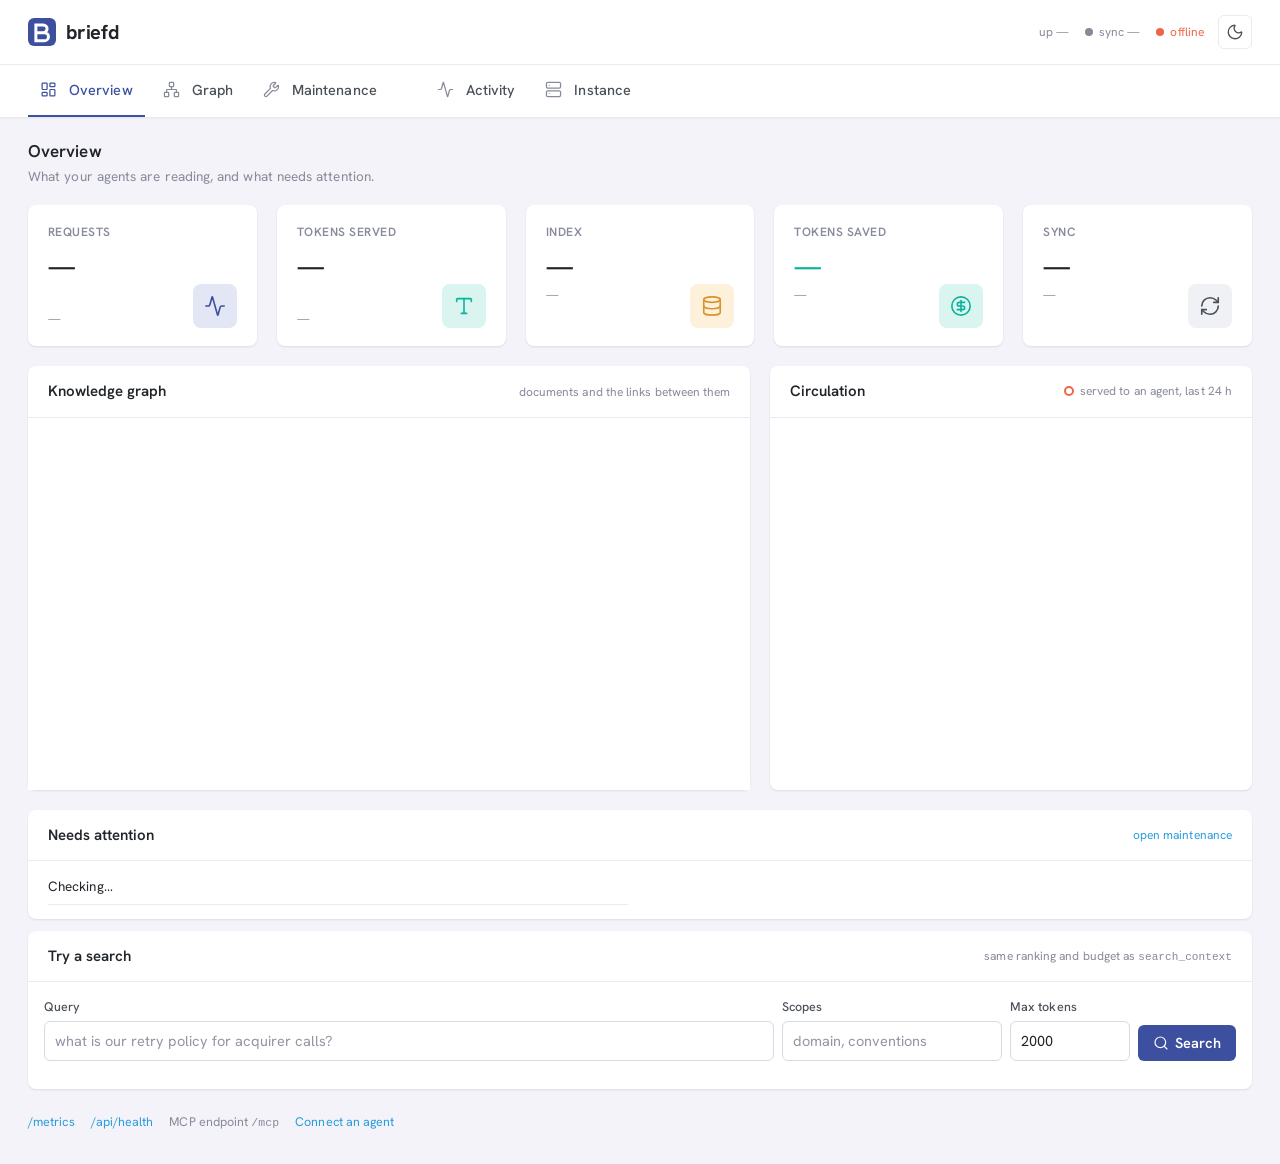
==== commit e55e35ea: "feat: public /setup page with per-tool connection steps Co-Authored-By: Claude Opus 5.5 (1M context)" ====
--- a/internal/httpapi/dashboard/index.html
+++ b/internal/httpapi/dashboard/index.html
@@ -453,6 +453,22 @@
   .panel h2, .topbar h1 { font-weight: 600; }
   .sidenav .tab { font-weight: 500; font-size: 14.5px; }
   .zoom button { display: inline-flex; align-items: center; justify-content: center; }
+
+  /* Graph areas: domain/<area>, conventions, projects/<name>. Hues in a
+     fixed order, alternating warm and cool; red is left to the served stamp. */
+  :root, :root[data-theme="light"] {
+    --area-0: #4b6cd6; --area-1: #e0a13a; --area-2: #0ab39c; --area-3: #b4467a;
+    --area-4: #2f9bc4; --area-5: #8a9a2a; --area-6: #7a5bd0; --area-7: #6b7a8f;
+  }
+  @media (prefers-color-scheme: dark) { :root:not([data-theme="light"]) {
+    --area-0: #7d97ec; --area-1: #ecb862; --area-2: #3fd0b9; --area-3: #d97aa6;
+    --area-4: #62bde0; --area-5: #b3c25a; --area-6: #a48cec; --area-7: #9aa8ba;
+  } }
+  :root[data-theme="dark"] {
+    --area-0: #7d97ec; --area-1: #ecb862; --area-2: #3fd0b9; --area-3: #d97aa6;
+    --area-4: #62bde0; --area-5: #b3c25a; --area-6: #a48cec; --area-7: #9aa8ba;
+  }
+  #glinks { padding: 6px 8px; border: 1px solid var(--line); border-radius: var(--r-sm); background: var(--panel-2); color: var(--text); font: 13px var(--sans); }
 </style>
 </head>
 <body>
@@ -498,6 +514,7 @@
         <button class="btn" type="submit">Connect</button>
       </form>
       <div class="msg" id="authMsg" aria-live="polite"></div>
+      <p class="dim" style="margin:10px 0 0;font-size:13px">Setting up an agent? <a href="setup">Connect Claude Code, Copilot, Cursor and others</a> — no token needed to read it.</p>
     </div>
   </section>
 
@@ -571,6 +588,7 @@
     <a href="/metrics">/metrics</a>
     <a href="/api/health">/api/health</a>
     <span>MCP endpoint <code>/mcp</code></span>
+    <a href="setup">Connect an agent</a>
     <span id="refreshed"></span>
   </footer>
   </div>
@@ -629,7 +647,7 @@
   </div>
   <div class="grid split">
     <section class="panel" aria-labelledby="h-links">
-      <div class="head"><h2 id="h-links">Links to fix</h2><span class="hint">broken targets · orphans · mentions without a link</span><button class="btn ghost small" type="button" id="linksAll" hidden>Show all</button></div>
+      <div class="head"><h2 id="h-links">Links to fix</h2><span class="hint">broken targets · over-linked · mentions without a link · orphans</span><button class="btn ghost small" type="button" id="linksAll" hidden>Show all</button></div>
       <div class="body flush wrap">
         <table>
           <thead><tr><th>Document</th><th>Issue</th></tr></thead>
@@ -715,7 +733,8 @@
     <div class="toolbar" id="gtoolbar">
       <input id="gfind" type="search" placeholder="Find a document" autocomplete="off" aria-label="Find a document in the graph">
       <span class="legend"><i></i>served in the last 24 h</span>
-      <span id="gscopes"></span>
+      <select id="glinks" aria-label="Which links to draw"><option value="all">All links</option><option value="within">Links within an area</option><option value="between">Links between areas</option></select>
+      <span id="gscopes" title="Click an area to hide or show it; Alt-click (Option-click) to show only that area"></span>
       <span class="zoom" role="group" aria-label="Zoom and pan">
         <button type="button" data-z="in" aria-label="Zoom in"><svg viewBox="0 0 24 24" fill="none" stroke="currentColor" stroke-width="1.75" stroke-linecap="round" stroke-linejoin="round" aria-hidden="true" width="16" height="16"><path d="M5 12h14" /><path d="M12 5v14" /></svg></button><button type="button" data-z="out" aria-label="Zoom out"><svg viewBox="0 0 24 24" fill="none" stroke="currentColor" stroke-width="1.75" stroke-linecap="round" stroke-linejoin="round" aria-hidden="true" width="16" height="16"><path d="M5 12h14" /></svg></button><button type="button" data-z="left" aria-label="Pan left"><svg viewBox="0 0 24 24" fill="none" stroke="currentColor" stroke-width="1.75" stroke-linecap="round" stroke-linejoin="round" aria-hidden="true" width="16" height="16"><path d="m12 19-7-7 7-7" /><path d="M19 12H5" /></svg></button><button type="button" data-z="up" aria-label="Pan up"><svg viewBox="0 0 24 24" fill="none" stroke="currentColor" stroke-width="1.75" stroke-linecap="round" stroke-linejoin="round" aria-hidden="true" width="16" height="16"><path d="m5 12 7-7 7 7" /><path d="M12 19V5" /></svg></button><button type="button" data-z="down" aria-label="Pan down"><svg viewBox="0 0 24 24" fill="none" stroke="currentColor" stroke-width="1.75" stroke-linecap="round" stroke-linejoin="round" aria-hidden="true" width="16" height="16"><path d="M12 5v14" /><path d="m19 12-7 7-7-7" /></svg></button><button type="button" data-z="right" aria-label="Pan right"><svg viewBox="0 0 24 24" fill="none" stroke="currentColor" stroke-width="1.75" stroke-linecap="round" stroke-linejoin="round" aria-hidden="true" width="16" height="16"><path d="M5 12h14" /><path d="m12 5 7 7-7 7" /></svg></button>
       </span>
@@ -942,6 +961,8 @@
       <td class="q" title="${esc(g.query)}">${esc(g.query)}</td><td class="mono dim">${esc((g.scopes || []).join(', '))}</td>
       <td class="num">${num(g.times)}</td>${last}</tr>`;
   }
+  // Out-links above which a document is reported as over-linked.
+  const HUB_OUT = 12;
   // Needs attention: one line per maintenance signal, worst first.
   const attn = {};
   function renderAttention() {
@@ -955,6 +976,7 @@
       ['stale', 'documents unchanged for over 6 months', '#maintenance'],
       ['suggest', 'documents mention another without linking it', '#maintenance'],
       ['orphans', 'documents nothing links to', '#graph'],
+      ['hubs', `documents linking to more than ${HUB_OUT} others`, '#maintenance'],
       ['blind', 'code directories no document claims', '#maintenance'],
     ].filter(([k]) => attn[k] !== undefined);
     const n = (it) => it[3] ? it[3](attn[it[0]]) : attn[it[0]];
@@ -984,7 +1006,21 @@
   // repositories (tens to a few hundred documents) are what this is for;
   // beyond ~400 nodes only edges of linked documents are drawn.
   let graphKey = '', graphData = null, graphLayout = null, smallLayout = null, served = new Map(), lastStats = null;
-  const scopeColor = (scope) => getComputedStyle(document.documentElement).getPropertyValue('--sc-' + (scope.startsWith('projects/') ? 'projects' : scope)).trim() || '#888';
+  // Areas group documents for colour and filtering: the folder under a
+  // shared scope (domain/payments, conventions/api), else the scope itself;
+  // all projects share one area, each project being a scope of its own.
+  const areaOf = (path) => { const s = path.split('/'); return s[0] !== 'projects' && s.length >= 3 ? s[0] + '/' + s[1] : s[0]; };
+  let areaIdx = new Map();
+  const areaColor = (area) => { const i = areaIdx.get(area); return i === undefined ? 'var(--muted)' : `var(--area-${i})`; };
+  function indexAreas(nodes) {
+    // Colour follows the area's name, not its size, so it stays put as documents come and go;
+    // past eight areas the smallest share a neutral grey.
+    const count = new Map();
+    for (const n of nodes) { const a = areaOf(n.path); count.set(a, (count.get(a) || 0) + 1); }
+    const keep = [...count.keys()].sort((a, b) => count.get(b) - count.get(a) || a.localeCompare(b)).slice(0, 8).sort();
+    areaIdx = new Map(keep.map((a, i) => [a, i]));
+    return [...count.keys()].sort();
+  }
   // Stamp strength by age: just served → solid, fading over a day.
   const stampOpacity = (path) => { const d = served.get(path); if (!d) return 0; const m = (Date.now() - new Date(d.last).getTime()) / 60000; return m < 5 ? 1 : m < 60 ? 0.7 : m < 360 ? 0.4 : 0.2; };
   const stampSVG = (n, r, hl) => { const o = stampOpacity(n.path); return o ? `<circle class="stamp${hl ? ' hl' : ''}" cx="${n.x.toFixed(1)}" cy="${n.y.toFixed(1)}" r="${(r + 3.5).toFixed(1)}" stroke-opacity="${o}"/>` : ''; };
@@ -992,7 +1028,13 @@
   // shared by the overview panel and the Graph view (which scales it).
   function layoutGraph(g, W, H) {
     const idx = new Map(g.nodes.map((n, i) => [n.path, i]));
-    const nodes = g.nodes.map((n, i) => ({ ...n, x: W / 2 + Math.cos(i) * W * 0.2, y: H / 2 + Math.sin(i * 1.7) * H * 0.25, vx: 0, vy: 0 }));
+    // Each area gets an anchor on a ring; nodes start near and are pulled
+    // gently toward it, so areas form neighbourhoods without hiding the
+    // links between them.
+    const areas = [...new Set(g.nodes.map((n) => areaOf(n.path)))].sort();
+    const ring = areas.length > 1 ? Math.min(W, H) * 0.32 : 0;
+    const anchor = new Map(areas.map((a, i) => [a, { x: W / 2 + Math.cos(2 * Math.PI * i / areas.length) * ring * W / Math.min(W, H) * 0.8, y: H / 2 + Math.sin(2 * Math.PI * i / areas.length) * ring }]));
+    const nodes = g.nodes.map((n, i) => { const an = anchor.get(areaOf(n.path)); return { ...n, area: areaOf(n.path), ax: an.x, ay: an.y, x: an.x + Math.cos(i) * W * 0.06, y: an.y + Math.sin(i * 1.7) * H * 0.08, vx: 0, vy: 0 }; });
     const edges = g.edges.map((e) => [idx.get(e.from), idx.get(e.to)]).filter(([a, b]) => a !== undefined && b !== undefined);
     const linked = new Set(edges.flat());
     const drawn = nodes.length > 400 ? nodes.filter((_, i) => linked.has(i)) : nodes;
@@ -1006,10 +1048,11 @@
       }
       for (const [i, j] of edges) {
         const a = nodes[i], b = nodes[j]; const dx = b.x - a.x, dy = b.y - a.y, d = Math.sqrt(dx * dx + dy * dy) + 0.01;
-        const f = (d - rest) * 0.02; a.fx += dx / d * f; a.fy += dy / d * f; b.fx -= dx / d * f; b.fy -= dy / d * f;
+        const cross = a.area !== b.area;
+        const f = (d - (cross ? rest * 2 : rest)) * (cross ? 0.004 : 0.02); a.fx += dx / d * f; a.fy += dy / d * f; b.fx -= dx / d * f; b.fy -= dy / d * f;
       }
       for (const a of drawn) {
-        a.fx += (W / 2 - a.x) * 0.008; a.fy += (H / 2 - a.y) * 0.008;
+        a.fx += (W / 2 - a.x) * 0.003 + (a.ax - a.x) * 0.03; a.fy += (H / 2 - a.y) * 0.003 + (a.ay - a.y) * 0.03;
         a.vx = (a.vx + a.fx) * k; a.vy = (a.vy + a.fy) * k;
         a.x = Math.max(14, Math.min(W - 14, a.x + a.vx)); a.y = Math.max(14, Math.min(H - 14, a.y + a.vy));
       }
@@ -1034,7 +1077,7 @@
     $('graph-hint').innerHTML = `${hint} · <a href="#graph">open graph view</a>`;
     $('bigGraph-hint').textContent = `${hint} · scroll or +/− to zoom, drag or arrows to pan`;
     if (key !== graphKey) {
-      graphKey = key; graphData = g;
+      graphKey = key; graphData = g; indexAreas(g.nodes);
       if (gstate.sel) setTimeout(() => showDetails(gstate.sel), 0);
       smallLayout = g.edges.length ? layoutGraph(g, 600, 360) : null;
       graphLayout = g.edges.length ? layoutGraph(g, 1200, 720) : null;
@@ -1051,21 +1094,22 @@
     const recent = new Set([...served.values()].sort((a, b) => new Date(b.last) - new Date(a.last) || b.count - a.count).slice(0, 12).map((d) => d.path));
     svg.innerHTML = edges.map(([i, j]) => `<line x1="${nodes[i].x.toFixed(1)}" y1="${nodes[i].y.toFixed(1)}" x2="${nodes[j].x.toFixed(1)}" y2="${nodes[j].y.toFixed(1)}"/>`).join('')
       + drawn.filter((n) => recent.has(n.path)).map((n) => stampSVG(n, nodeR(n))).join('')
-      + drawn.map((n) => `<circle class="node" data-q="${esc(n.title)}" cx="${n.x.toFixed(1)}" cy="${n.y.toFixed(1)}" r="${nodeR(n)}" fill="${scopeColor(n.scope)}" tabindex="0"><title>${esc(n.path)} · ${n.in} in / ${n.out} out</title></circle>`).join('')
+      + drawn.map((n) => `<circle class="node" data-q="${esc(n.title)}" cx="${n.x.toFixed(1)}" cy="${n.y.toFixed(1)}" r="${nodeR(n)}" fill="${areaColor(n.area)}" tabindex="0"><title>${esc(n.path)} · ${n.in} in / ${n.out} out</title></circle>`).join('')
       + labelled.map((n) => `<text x="${(n.x + nodeR(n) + 3).toFixed(1)}" y="${(n.y + 3).toFixed(1)}">${esc(nodeLabel(n))}</text>`).join('');
     renderBigGraph();
   }
 
   // ---- Graph view: full-size layout with pan/zoom, scope filter, find and details.
-  const gstate = { scopesOff: new Set(), find: '', sel: null, tx: 0, ty: 0, k: 1 };
-  function scopeGroup(scope) { return scope.startsWith('projects/') ? 'projects' : scope; }
+  const gstate = { scopesOff: new Set(), links: 'all', find: '', sel: null, tx: 0, ty: 0, k: 1 };
   function renderBigGraph() {
     const view = $('gview');
     if (!graphLayout) { view.innerHTML = `<text class="empty-note" x="40" y="60">No links between documents yet. Obsidian-style [[wikilinks]] and relative Markdown links are picked up on the next sync.</text>`; $('gscopes').innerHTML = ''; return; }
     const { nodes, edges, drawn } = graphLayout;
-    const groups = [...new Set(nodes.map((n) => scopeGroup(n.scope)))].sort();
-    $('gscopes').innerHTML = groups.map((s) => `<span class="chip-toggle" data-scope="${esc(s)}" role="button" tabindex="0" aria-pressed="${!gstate.scopesOff.has(s)}"><span class="sw" style="background:${scopeColor(s)}"></span>${esc(s)}</span>`).join('');
-    const visible = new Set(drawn.filter((n) => !gstate.scopesOff.has(scopeGroup(n.scope))).map((n) => n.path));
+    const groups = indexAreas(nodes);
+    const sizes = new Map(); for (const n of nodes) sizes.set(n.area, (sizes.get(n.area) || 0) + 1);
+    $('gscopes').innerHTML = groups.map((s) => `<span class="chip-toggle" data-scope="${esc(s)}" role="button" tabindex="0" aria-pressed="${!gstate.scopesOff.has(s)}"><span class="sw" style="background:${areaColor(s)}"></span>${esc(s)} <span class="dim">${sizes.get(s)}</span></span>`).join('');
+    const visible = new Set(drawn.filter((n) => !gstate.scopesOff.has(n.area)).map((n) => n.path));
+    const linkShown = ([i, j]) => gstate.links === 'all' || (gstate.links === 'within') === (nodes[i].area === nodes[j].area);
     const q = gstate.find.trim().toLowerCase();
     const matches = q ? new Set(nodes.filter((n) => n.path.toLowerCase().includes(q) || n.title.toLowerCase().includes(q)).map((n) => n.path)) : null;
     const sel = gstate.sel;
@@ -1075,12 +1119,12 @@
     const hl = (p) => focus ? (sel ? neigh.has(p) : matches.has(p)) : false;
     view.setAttribute('transform', `translate(${gstate.tx} ${gstate.ty}) scale(${gstate.k})`);
     $('bigGraph').classList.toggle('focus', !!focus);
-    view.innerHTML = edges.filter(([i, j]) => visible.has(nodes[i].path) && visible.has(nodes[j].path)).map(([i, j]) => {
+    view.innerHTML = edges.filter((e) => visible.has(nodes[e[0]].path) && visible.has(nodes[e[1]].path) && linkShown(e)).map(([i, j]) => {
       const a = nodes[i], b = nodes[j]; const on = sel && (a.path === sel || b.path === sel);
       return `<line class="${on ? 'hl' : ''}" x1="${a.x.toFixed(1)}" y1="${a.y.toFixed(1)}" x2="${b.x.toFixed(1)}" y2="${b.y.toFixed(1)}"/>`;
     }).join('')
       + drawn.filter((n) => visible.has(n.path)).map((n) => stampSVG(n, nodeR(n) * 1.3, hl(n.path))).join('')
-      + drawn.filter((n) => visible.has(n.path)).map((n) => `<circle class="node ${hl(n.path) ? 'hl' : ''} ${n.path === sel ? 'sel' : ''}" data-path="${esc(n.path)}" tabindex="0" role="button" aria-label="${esc(n.title)} — ${esc(n.scope)}, ${n.in} links in, ${n.out} out${served.has(n.path) ? ', served recently' : ''}" cx="${n.x.toFixed(1)}" cy="${n.y.toFixed(1)}" r="${nodeR(n) * 1.3}" fill="${scopeColor(n.scope)}"><title>${esc(n.path)}</title></circle>`).join('')
+      + drawn.filter((n) => visible.has(n.path)).map((n) => `<circle class="node ${hl(n.path) ? 'hl' : ''} ${n.path === sel ? 'sel' : ''}" data-path="${esc(n.path)}" tabindex="0" role="button" aria-label="${esc(n.title)} — ${esc(n.area)}, ${n.in} links in, ${n.out} out${served.has(n.path) ? ', served recently' : ''}" cx="${n.x.toFixed(1)}" cy="${n.y.toFixed(1)}" r="${nodeR(n) * 1.3}" fill="${areaColor(n.area)}"><title>${esc(n.path)}</title></circle>`).join('')
       + drawn.filter((n) => visible.has(n.path) && (drawn.length <= 120 || hl(n.path) || n.in + n.out >= 3)).map((n) => `<text class="${hl(n.path) ? 'hl' : ''}" x="${(n.x + nodeR(n) * 1.3 + 4).toFixed(1)}" y="${(n.y + 4).toFixed(1)}">${esc(nodeLabel(n))}</text>`).join('');
   }
   function showDetails(path) {
@@ -1103,7 +1147,16 @@
     window.addEventListener('mouseup', () => { if (drag) { svg.classList.remove('dragging'); } drag = null; });
     svg.addEventListener('wheel', (ev) => { ev.preventDefault(); const rect = svg.getBoundingClientRect(); const s = 1200 / rect.width; const px = (ev.clientX - rect.left) * s, py = (ev.clientY - rect.top) * s; const f = ev.deltaY < 0 ? 1.15 : 1 / 1.15; const k2 = Math.max(0.3, Math.min(6, gstate.k * f)); gstate.tx = px - (px - gstate.tx) * (k2 / gstate.k); gstate.ty = py - (py - gstate.ty) * (k2 / gstate.k); gstate.k = k2; $('gview').setAttribute('transform', `translate(${gstate.tx} ${gstate.ty}) scale(${gstate.k})`); }, { passive: false });
     svg.addEventListener('click', (ev) => { if (drag && drag.moved) return; const c = ev.target.closest('circle.node'); gstate.sel = c ? c.dataset.path : null; renderBigGraph(); if (c) { showDetails(c.dataset.path); history.replaceState(null, '', '#graph=' + encodeURIComponent(c.dataset.path)); } });
-    $('gscopes').addEventListener('click', (ev) => { const t = ev.target.closest('.chip-toggle'); if (!t) return; const s = t.dataset.scope; gstate.scopesOff.has(s) ? gstate.scopesOff.delete(s) : gstate.scopesOff.add(s); renderBigGraph(); });
+    $('gscopes').addEventListener('click', (ev) => {
+      const t = ev.target.closest('.chip-toggle'); if (!t) return; const s = t.dataset.scope;
+      if (ev.altKey) {
+        const all = [...$('gscopes').querySelectorAll('.chip-toggle')].map((c) => c.dataset.scope);
+        const solo = gstate.scopesOff.size === all.length - 1 && !gstate.scopesOff.has(s);
+        gstate.scopesOff = solo ? new Set() : new Set(all.filter((a) => a !== s));
+      } else if (gstate.scopesOff.has(s)) gstate.scopesOff.delete(s); else gstate.scopesOff.add(s);
+      renderBigGraph();
+    });
+    $('glinks').addEventListener('change', (ev) => { gstate.links = ev.target.value; renderBigGraph(); });
     $('gfind').addEventListener('input', (ev) => { gstate.find = ev.target.value; gstate.sel = null; renderBigGraph(); });
     $('gfit').addEventListener('click', () => { gstate.tx = 0; gstate.ty = 0; gstate.k = 1; renderBigGraph(); });
     const applyView = () => $('gview').setAttribute('transform', `translate(${gstate.tx} ${gstate.ty}) scale(${gstate.k})`);
@@ -1149,8 +1202,12 @@
   showView();
   let suggestions = [], linksAll = false;
   function renderLinks(g) {
-    attn.orphans = g.orphans.length; attn.broken = g.broken.length; attn.suggest = suggestions.length;
+    // A document linking to a large share of the knowledge base usually has a
+    // catch-all related: list; the links stop telling readers (and agents) anything.
+    const hubs = g.nodes.filter((n) => n.out > HUB_OUT).sort((a, b) => b.out - a.out);
+    attn.orphans = g.orphans.length; attn.broken = g.broken.length; attn.suggest = suggestions.length; attn.hubs = hubs.length;
     const rows = g.broken.slice(0, 6).map((b) => `<tr><td class="q narrow" title="${esc(b.from)}"><span class="mono">${esc(b.from)}</span></td><td><span class="badge err">broken: [[${esc(b.target)}]]</span></td></tr>`)
+      .concat(hubs.slice(0, 6).map((n) => `<tr><td class="q narrow" title="${esc(n.path)}"><a class="mono" href="#graph=${encodeURIComponent(n.path)}">${esc(n.path)}</a></td><td><span class="badge warn">links to ${n.out} documents</span> <span class="dim">keep the 3–7 that matter</span></td></tr>`))
       .concat(suggestions.slice(0, linksAll ? suggestions.length : 8).map((x) => `<tr><td class="q narrow" title="${esc(x.from)}"><span class="mono">${esc(x.from)}</span></td><td>mentions “${esc(x.mention)}”${x.count > 1 ? ' ' + x.count + '×' : ''} — link <span class="mono">[[${esc(x.to.split('/').pop().replace(/\.md$/, ''))}]]</span> <button class="linkbtn" type="button" data-ignore-from="${esc(x.from)}" data-ignore-to="${esc(x.to)}" title="These two documents do not need a link">Ignore</button></td></tr>`))
       .concat(g.orphans.slice(0, 6).map((o) => `<tr><td class="q narrow"><span class="mono">${esc(o.path)}</span></td><td><span class="badge warn">orphan — nothing links here</span></td></tr>`));
     $('linksAll').hidden = suggestions.length <= 8;
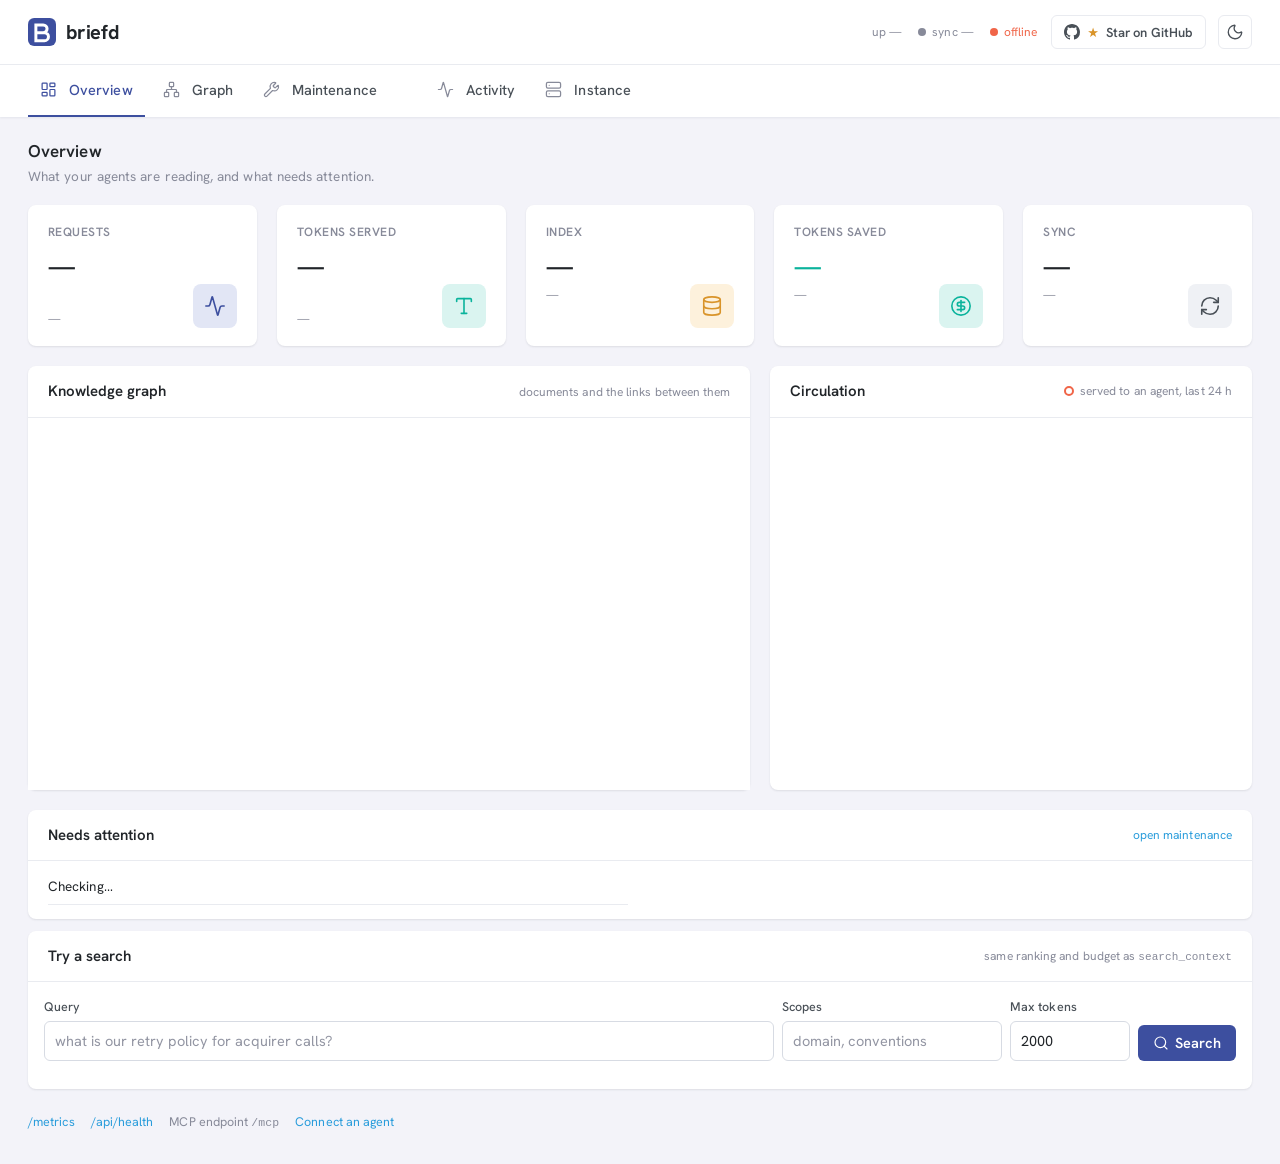
==== commit 98efda03: "feat(dashboard): GitHub star link in the header Co-Authored-By: Claude Opus 5.5 (1M context) <norepl" ====
--- a/internal/httpapi/dashboard/index.html
+++ b/internal/httpapi/dashboard/index.html
@@ -469,6 +469,10 @@
     --area-4: #62bde0; --area-5: #b3c25a; --area-6: #a48cec; --area-7: #9aa8ba;
   }
   #glinks { padding: 6px 8px; border: 1px solid var(--line); border-radius: var(--r-sm); background: var(--panel-2); color: var(--text); font: 13px var(--sans); }
+  .navstatus .ghbtn { width: auto; display: inline-flex; align-items: center; gap: 7px; padding: 0 12px; text-decoration: none; font: 600 13px var(--sans); }
+  .navstatus .ghbtn svg { width: 16px; height: 16px; }
+  .navstatus .ghbtn .star { color: #d9942a; }
+  @media (max-width: 720px) { .navstatus .ghbtn .lbl { display: none; } .navstatus .ghbtn { padding: 0 9px; } }
 </style>
 </head>
 <body>
@@ -489,6 +493,7 @@
       <span class="pill" id="uptime" title="Process uptime">up —</span>
       <span class="pill" id="sync" title="Source synchronisation"><span class="dot"></span><span>sync —</span></span>
       <span class="pill" id="conn" role="status" aria-live="polite" aria-atomic="true"><span class="dot"></span><span>connecting…</span></span>
+      <a class="iconbtn ghbtn" href="https://github.com/ismailperim/briefd" target="_blank" rel="noopener" title="briefd on GitHub"><svg viewBox="0 0 16 16" fill="currentColor" aria-hidden="true"><path d="M8 0C3.58 0 0 3.58 0 8c0 3.54 2.29 6.53 5.47 7.59.4.07.55-.17.55-.38 0-.19-.01-.82-.01-1.49-2.01.37-2.53-.49-2.69-.94-.09-.23-.48-.94-.82-1.13-.28-.15-.68-.52-.01-.53.63-.01 1.08.58 1.23.82.72 1.21 1.87.87 2.33.66.07-.52.28-.87.51-1.07-1.78-.2-3.64-.89-3.64-3.95 0-.87.31-1.59.82-2.15-.08-.2-.36-1.02.08-2.12 0 0 .67-.21 2.2.82.64-.18 1.32-.27 2-.27.68 0 1.36.09 2 .27 1.53-1.04 2.2-.82 2.2-.82.44 1.1.16 1.92.08 2.12.51.56.82 1.27.82 2.15 0 3.07-1.87 3.75-3.65 3.95.29.25.54.73.54 1.48 0 1.07-.01 1.93-.01 2.2 0 .21.15.46.55.38A8.013 8.013 0 0 0 16 8c0-4.42-3.58-8-8-8z"/></svg><span class="star" aria-hidden="true">★</span><span class="lbl">Star on GitHub</span></a>
       <button class="iconbtn" id="theme" type="button" aria-label="Toggle light/dark theme" title="Toggle theme">
         <svg viewBox="0 0 24 24" fill="none" stroke="currentColor" stroke-width="1.75" stroke-linecap="round" stroke-linejoin="round" aria-hidden="true"><path d="M20.985 12.486a9 9 0 1 1-9.473-9.472c.405-.022.617.46.402.803a6 6 0 0 0 8.268 8.268c.344-.215.825-.004.803.401" /></svg>
       </button>
@@ -514,7 +519,7 @@
         <button class="btn" type="submit">Connect</button>
       </form>
       <div class="msg" id="authMsg" aria-live="polite"></div>
-      <p class="dim" style="margin:10px 0 0;font-size:13px">Setting up an agent? <a href="setup">Connect Claude Code, Copilot, Cursor and others</a> — no token needed to read it.</p>
+      <p class="dim" style="margin:10px 0 0;font-size:13px">Setting up an agent? <a href="setup">Connect Claude Code, Copilot, Cursor and others</a>.</p>
     </div>
   </section>
 
